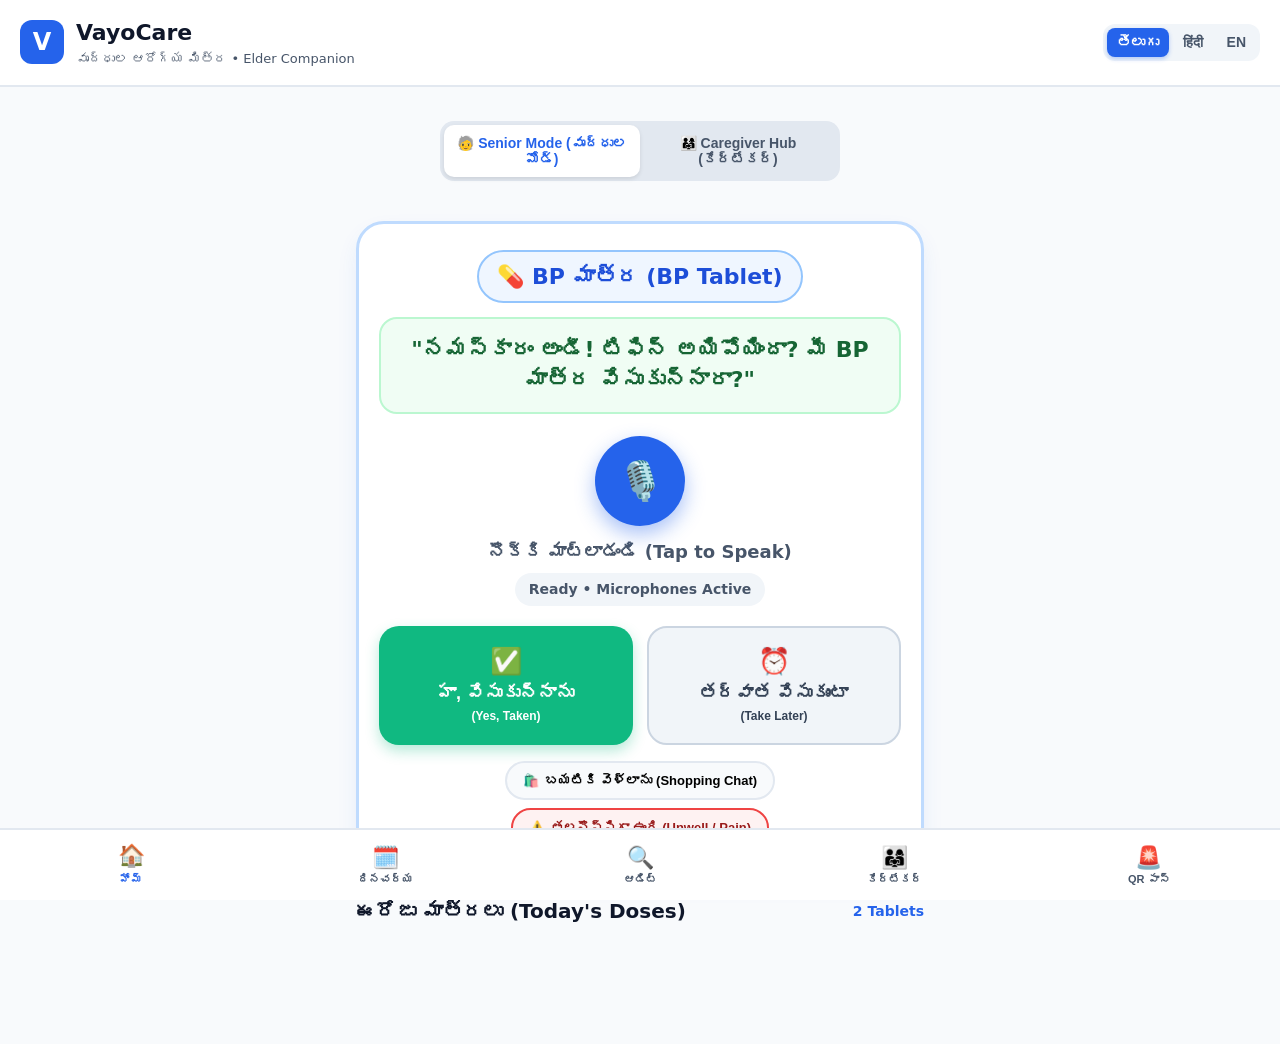
==== static/index.html @ f6087e0b "VayoCare: Full PWA & FastAPI core with Gemini 3.5 AI" ====
<!DOCTYPE html>
<html lang="en">
<head>
  <meta charset="UTF-8">
  <meta name="viewport" content="width=device-width, initial-scale=1.0, maximum-scale=1.0, user-scalable=no">
  <meta name="theme-color" content="#2563EB">
  <meta name="apple-mobile-web-app-capable" content="yes">
  <meta name="apple-mobile-web-app-status-bar-style" content="default">
  <title>VayoCare - Smart Elderly Care Companion</title>
  <link rel="manifest" href="/manifest.json">
  <link rel="stylesheet" href="/static/css/style.css">
  <link rel="icon" type="image/png" href="/static/icons/icon-192.png">
  <style>
    /* Role Selector Pills */
    .role-bar {
      display: flex;
      background: #E2E8F0;
      border-radius: 14px;
      padding: 4px;
      margin: 10px auto 16px;
      max-width: 400px;
    }
    .role-btn {
      flex: 1;
      padding: 10px;
      border: none;
      background: transparent;
      border-radius: 10px;
      font-weight: 800;
      font-size: 14px;
      cursor: pointer;
      color: #475569;
      transition: all 0.2s;
    }
    .role-btn.active {
      background: #FFFFFF;
      color: #2563EB;
      box-shadow: 0 2px 4px rgba(0,0,0,0.1);
    }
    /* Simple Elder Home Screen */
    .elder-clean-card {
      background: white;
      border: 3px solid #BFDBFE;
      border-radius: 28px;
      padding: 26px 20px;
      text-align: center;
      box-shadow: 0 10px 25px -5px rgba(37,99,235,0.12);
      margin-bottom: 20px;
    }
    .pill-hero-badge {
      display: inline-block;
      background: #EFF6FF;
      color: #1D4ED8;
      border: 2px solid #93C5FD;
      padding: 8px 18px;
      border-radius: 30px;
      font-size: 22px;
      font-weight: 900;
      margin-bottom: 14px;
    }
    .elder-btn-grid {
      display: grid;
      grid-template-columns: 1fr 1fr;
      gap: 14px;
      margin-top: 20px;
    }
    .elder-big-btn {
      padding: 18px 12px;
      border-radius: 20px;
      border: none;
      font-size: 18px;
      font-weight: 800;
      cursor: pointer;
      display: flex;
      flex-direction: column;
      align-items: center;
      justify-content: center;
      gap: 6px;
    }
    .elder-btn-yes {
      background: #10B981;
      color: white;
      box-shadow: 0 6px 14px rgba(16,185,129,0.3);
    }
    .elder-btn-later {
      background: #F1F5F9;
      color: #334155;
      border: 2px solid #CBD5E1;
    }
    /* 7-Day Day-by-Day Adherence Dashboard */
    .weekly-grid {
      display: grid;
      grid-template-columns: repeat(7, 1fr);
      gap: 6px;
      margin: 16px 0;
    }
    .day-pill {
      background: #F8FAFC;
      border: 2px solid #E2E8F0;
      border-radius: 12px;
      padding: 8px 2px;
      text-align: center;
      font-size: 11px;
      font-weight: 800;
    }
    .day-pill.good {
      background: #ECFDF5;
      border-color: #10B981;
      color: #065F46;
    }
    .day-pill.warning {
      background: #FFFBEB;
      border-color: #F59E0B;
      color: #B45309;
    }
    .day-pill.today {
      border: 2px solid #2563EB;
      box-shadow: 0 0 0 2px rgba(37,99,235,0.2);
    }
  </style>
</head>
<body>

  <!-- App Header -->
  <header class="app-header">
    <div class="brand-wrapper">
      <div class="brand-logo" style="background: #2563EB;">V</div>
      <div>
        <h1 class="brand-title">VayoCare</h1>
        <p class="brand-subtitle" id="i18n-brandSubtitle">వృద్ధుల ఆరోగ్య మిత్ర • Elder Companion</p>
      </div>
    </div>
    <div class="lang-selector-group">
      <button class="lang-btn active" data-lang="te" onclick="setAppLanguage('te')">తెలుగు</button>
      <button class="lang-btn" data-lang="hi" onclick="setAppLanguage('hi')">हिंदी</button>
      <button class="lang-btn" data-lang="en" onclick="setAppLanguage('en')">EN</button>
    </div>
  </header>

  <!-- Role Switcher (Patient vs Caretaker) -->
  <div class="container" style="padding-bottom: 0;">
    <div class="role-bar">
      <button class="role-btn active" id="btnRolePatient" onclick="switchUserRole('patient')">
        🧓 <span id="i18n-rolePatient">Senior Mode (వృద్ధుల మోడ్)</span>
      </button>
      <button class="role-btn" id="btnRoleCaregiver" onclick="switchUserRole('caregiver')">
        👨‍👩‍👧 <span id="i18n-roleCaregiver">Caregiver Hub (కేర్‌టేకర్‌)</span>
      </button>
    </div>
  </div>

  <!-- Main Container -->
  <main class="container">

    <!-- ==================== SENIOR PATIENT VIEW ==================== -->
    <div id="patientViewSection">

      <!-- Clean Elder Home: Zero Clutter, Ultra Simple -->
      <section id="tab-home" class="tab-content active">
        <!-- Elder Primary Card -->
        <div class="elder-clean-card">
          <div class="pill-hero-badge" id="heroPillLabel">
            💊 BP మాత్ర (BP Tablet)
          </div>
          
          <!-- AI Conversational Bubble -->
          <div class="companion-bubble" id="companionSpeechBubble" style="font-size: 22px; text-align: center; border-left: none; background: #F0FDF4; color: #166534; border: 2px solid #BBF7D0;">
            "నమస్కారం అండీ! టిఫిన్ అయిపోయిందా? మీ BP మాత్ర వేసుకున్నారా?"
          </div>

          <!-- Big Glowing Voice Mic Button -->
          <div class="mic-wrapper" style="margin: 22px auto 14px;">
            <button id="micBtn" class="btn-mic" onclick="toggleVoiceInput()" aria-label="Tap to speak">
              🎙️
            </button>
            <p class="mic-hint" id="i18n-micHint" style="font-size: 18px; margin-top: 12px;">నొక్కి మాట్లాడండి (Tap to Speak)</p>
            <span class="voice-status-pill" id="voiceStatusPill">Ready • Microphones Active</span>
          </div>

          <!-- Two Big Elder Action Buttons (Yes vs Later) -->
          <div class="elder-btn-grid">
            <button class="elder-big-btn elder-btn-yes" onclick="submitQuickVoice('వేసుకున్నాను, మాత్ర అయిపోయింది')">
              <span style="font-size: 26px;">✅</span>
              <span id="i18n-btnTaken">హా, వేసుకున్నాను<br><small style="font-size:12px; font-weight:600;">(Yes, Taken)</small></span>
            </button>
            <button class="elder-big-btn elder-btn-later" onclick="submitQuickVoice('తర్వాత వేసుకుంటాను')">
              <span style="font-size: 26px;">⏰</span>
              <span id="i18n-btnLater">తర్వాత వేసుకుంటా<br><small style="font-size:12px; font-weight:600;">(Take Later)</small></span>
            </button>
          </div>

          <!-- Quick Elder Conversational Tests -->
          <div style="margin-top: 16px; display: flex; gap: 8px; justify-content: center; flex-wrap: wrap;">
            <button class="btn-pill" onclick="submitQuickVoice('బయటకు వెళ్లి బట్టలు కొన్నాను, రాముని కలిశాను')" style="font-size: 13px;">
              🛍️ <span id="i18n-chipOfftopic">బయటికి వెళ్లాను (Shopping Chat)</span>
            </button>
            <button class="btn-pill danger" onclick="submitQuickVoice('నాకు చాలా తలనొప్పిగా ఉంది, ఒళ్ళు బాలేదు')" style="font-size: 13px;">
              ⚠️ <span id="i18n-chipSymptom">తలనొప్పిగా ఉంది (Unwell / Pain)</span>
            </button>
          </div>
        </div>

        <!-- Today's Essential Tablets (Friendly Names Only) -->
        <div style="display: flex; justify-content: space-between; align-items: center; margin-bottom: 12px;">
          <h3 style="font-size: 20px; font-weight: 800;" id="i18n-todayMedsHeading">ఈరోజు మాత్రలు (Today's Doses)</h3>
          <span style="font-size: 14px; font-weight: 700; color: var(--primary);" id="doseCountBadge">2 Tablets</span>
        </div>

        <div id="medicationListContainer">
          <!-- Rendered dynamically with senior-friendly names: BP Tablet, Sugar Tablet -->
        </div>
      </section>

      <!-- Senior Routine Tab -->
      <section id="tab-routine" class="tab-content">
        <div class="card">
          <h2 style="font-size: 22px; font-weight: 800; margin-bottom: 8px;" id="i18n-routineTitle">🗣️ మీ దినచర్య (Daily Routine)</h2>
          <p style="font-size: 15px; color: var(--text-muted); margin-bottom: 14px;" id="i18n-routineDesc">
            మీరు ఏ సమయంలో తింటారో చెబితే, AI దానికి తగినట్లుగా మాత్రల సమయాన్ని నిర్ణయిస్తుంది.
          </p>

          <div style="background: #F1F5F9; padding: 16px; border-radius: 16px; margin-bottom: 16px;">
            <textarea id="voiceRoutineInput" rows="3" style="width: 100%; border: 1px solid var(--border-color); border-radius: 12px; padding: 12px; font-size: 15px; font-family: inherit;">ఉదయం 7:30 కి లేస్తాను, టిఫిన్ 9:00 కి తింటాను, మధ్యాహ్నం భోజనం 1:30 కి, రాత్రి భోజనం 8:30 కి తింటాను.</textarea>
            <button class="btn-primary" onclick="parseVoiceRoutine()" id="i18n-btnSaveRoutine">
              ⚡ దినచర్యను సేవ్‌ చేయండి (Save Routine)
            </button>
          </div>

          <div id="routineAnchorsList"></div>
        </div>
      </section>

      <!-- Emergency QR Pass Tab -->
      <section id="tab-emergency" class="tab-content">
        <div class="card" style="text-align: center;">
          <span style="font-size: 34px;">🚨</span>
          <h2 style="font-size: 22px; font-weight: 800; margin-top: 6px;" id="i18n-emergencyTitle">డాక్టర్ / ఎమర్జెన్సీ QR పాస్</h2>
          <p style="font-size: 14px; color: var(--text-muted); margin: 6px 0 16px;" id="i18n-emergencyDesc">
            ఏ ఫోన్ కెమెరాతోనైనా స్కాన్ చేస్తే వెంటనే మీ వివరాలు, ప్రస్తుత మాత్రల వివరాలు కనిపిస్తాయి. యాప్ డౌన్‌లోడ్ చేయనవసరం లేదు!
          </p>

          <div class="qr-image-wrapper">
            <img id="emergencyQrImg" src="" alt="Emergency QR Code">
          </div>

          <p style="font-size: 14px; font-weight: 700; color: #64748B; margin-bottom: 10px;" id="i18n-qrAccessCodeLabel">
            యాక్సెస్ పిన్ (Access PIN): <strong style="color: #1E3A8A; font-size: 18px;" id="rollingPinText">4321</strong>
          </p>

          <a id="doctorDirectLink" href="#" target="_blank" class="btn-primary" style="text-decoration: none;">
            🩺 <span id="i18n-btnOpenDoctorView">డాక్టర్ వ్యూ తెరవండి (Open Doctor View)</span>
          </a>
        </div>
      </section>

    </div>

    <!-- ==================== CAREGIVER VIEW ==================== -->
    <div id="caregiverViewSection" style="display: none;">

      <!-- Caregiver Dashboard & 7-Day Day-by-Day Tracker -->
      <section id="tab-caretaker" class="tab-content active">
        <div class="card">
          <div style="display: flex; justify-content: space-between; align-items: center; margin-bottom: 14px;">
            <div>
              <h2 style="font-size: 22px; font-weight: 800;" id="i18n-cgHubTitle">కేర్‌టేకర్‌ డాష్‌బోర్డ్ (Caregiver Hub)</h2>
              <p style="font-size: 13px; color: var(--text-muted);" id="cgLinkedPatientText">లింక్ అయిన రోగి: రమేష్ రావు (72 సం.)</p>
            </div>
            <span style="font-size: 28px;">👨‍⚕️</span>
          </div>

          <!-- Weekly Adherence Tracker (Day-by-Day 7 Days) -->
          <h3 style="font-size: 16px; font-weight: 800; color: #1E293B;" id="i18n-weeklyTrackerHeading">
            📅 గత 7 రోజుల ట్రాకర్ (7-Day Adherence)
          </h3>
          <div class="weekly-grid">
            <div class="day-pill good">Mon<br>✅</div>
            <div class="day-pill good">Tue<br>✅</div>
            <div class="day-pill warning">Wed<br>⚠️</div>
            <div class="day-pill good">Thu<br>✅</div>
            <div class="day-pill good">Fri<br>✅</div>
            <div class="day-pill good">Sat<br>✅</div>
            <div class="day-pill today good">Sun<br>✅</div>
          </div>
          <div style="display: flex; justify-content: space-between; font-size: 13px; font-weight: 700; color: #475569; margin-bottom: 16px;">
            <span>వారపు రేటు (Weekly Adherence): <strong style="color: #10B981;">88%</strong></span>
            <span>మిస్సయినవి: <strong>1</strong></span>
          </div>

          <!-- Refill Runway Notice -->
          <div style="background: #FEF2F2; border-left: 5px solid #EF4444; padding: 12px 14px; border-radius: 12px; margin-bottom: 18px;">
            <div style="font-weight: 800; color: #991B1B; font-size: 15px;">⚠️ రీఫిల్ అలర్ట్ (Refill Needed)</div>
            <div style="font-size: 13px; color: #7F1D1D; margin-top: 2px;">
              <strong>BP మాత్ర (Telmikem 40)</strong> ఇంకా 2 రోజులకు మాత్రమే ఉన్నాయి. మెడికల్ షాపు నుండి త్వరగా కొనండి.
            </div>
          </div>

          <!-- Loving Voice Note to Senior -->
          <div style="background: #F8FAFC; border: 2px solid #E2E8F0; border-radius: 16px; padding: 16px; margin-bottom: 18px;">
            <h3 style="font-size: 16px; font-weight: 800; margin-bottom: 6px;" id="i18n-voiceNoteTitle">
              🎙️ రోగికి మీ వాయిస్ మెసేజ్ పంపండి (Personal Voice Reminder)
            </h3>
            <p style="font-size: 13px; color: var(--text-muted); margin-bottom: 10px;" id="i18n-voiceNoteDesc">
              మీరు మాట్లాడే మాటలు ఉదయం పూట రోగికి వినిపిస్తాయి. రోబోట్ వాయిస్ కాకుండా మీ మాటలే వారికి ధైర్యాన్నిస్తాయి.
            </p>
            <input type="text" id="caregiverVoiceMsgInput" placeholder="ఉదా: నాన్నగారు, టిఫిన్ చేసి BP మాత్ర వేసుకోండి." style="width: 100%; border: 1px solid var(--border-color); border-radius: 10px; padding: 10px; font-size: 14px; font-family: inherit;">
            <button class="btn-primary" onclick="submitCaregiverVoiceNote()" style="margin-top: 10px;" id="i18n-btnSendVoiceNote">
              💌 వాయిస్ మెసేజ్ పంపండి (Save Note)
            </button>
          </div>

          <!-- Email Alert Dispatch -->
          <button class="btn-secondary" onclick="simulateCaregiverAlert()" id="i18n-btnTestAlert">
            📧 ఈమెయిల్ అలర్ట్ పరీక్షించండి (Test Caregiver Email)
          </button>

          <!-- Notification Feed -->
          <h3 style="font-size: 17px; font-weight: 800; margin: 18px 0 10px;" id="i18n-notifFeedTitle">అలర్ట్ మరియు నోటిఫికేషన్లు (Alerts Log)</h3>
          <div id="alertsLogFeed"></div>
        </div>
      </section>

      <!-- Caregiver Prescription vs Strip AI Audit Tab -->
      <section id="tab-audit" class="tab-content">
        <div class="card">
          <h2 style="font-size: 22px; font-weight: 800; margin-bottom: 6px;" id="i18n-auditTitle">🔍 ప్రిస్క్రిప్షన్ vs స్ట్రిప్ AI ఆడిట్</h2>
          <p style="font-size: 14px; color: var(--text-muted); margin-bottom: 14px;" id="i18n-auditDesc">
            డాక్టర్ రాసిన కాగితం మరియు కెమిస్ట్ ఇచ్చిన మందుల స్ట్రిప్స్ ఫోటో తీయండి. ఏవైనా మందులు మిస్సయ్యాయా అని AI వెంటనే చెబుతుంది.
          </p>

          <div style="background: #F1F5F9; padding: 14px; border-radius: 14px; margin-bottom: 14px;">
            <label style="font-size: 13px; font-weight: 700; color: #334155; display: block; margin-bottom: 4px;">డాక్టర్ ప్రిస్క్రిప్షన్ (Doctor Prescription Text/OCR):</label>
            <textarea id="auditRxInput" rows="2" style="width: 100%; border: 1px solid #CBD5E1; border-radius: 8px; padding: 8px; font-size: 13px;">Rx: Tab Telmikem 40 (BP) 1-0-0, Tab Glycomet 500 (Sugar) 1-0-1, Tab Ecosprin 75 0-1-0. Review in 30 days.</textarea>

            <label style="font-size: 13px; font-weight: 700; color: #334155; display: block; margin: 10px 0 4px;">కెమిస్ట్ ఇచ్చిన మందులు (Purchased Strips):</label>
            <textarea id="auditStripInput" rows="2" style="width: 100%; border: 1px solid #CBD5E1; border-radius: 8px; padding: 8px; font-size: 13px;">Chemist Strips: Telmikem 40 (10 tabs), Glycomet 500 (10 tabs). (Ecosprin not given).</textarea>
          </div>

          <button class="btn-primary" onclick="runPrescriptionAudit()" id="i18n-btnRunAudit">
            ⚡ AI ఆడిట్ ప్రారంభించండి (Run AI Audit)
          </button>

          <div id="auditResultsSection" style="margin-top: 18px; display: none;">
            <div id="discrepancyBox" style="background: #FEF2F2; border-left: 6px solid #EF4444; padding: 14px; border-radius: 12px; margin-bottom: 14px;">
              <h4 style="color: #991B1B; font-weight: 800;">⚠️ లోపం గుర్తించబడింది! (Discrepancy)</h4>
              <p id="discrepancyText" style="font-size: 14px; color: #7F1D1D; margin-top: 4px;"></p>
            </div>

            <h3 style="font-size: 17px; font-weight: 800; margin-bottom: 8px;" id="i18n-refillRunwayHeading">📦 రీఫిల్ రన్‌వే (Refill Runway)</h3>
            <div class="runway-grid" id="refillRunwayList"></div>
          </div>
        </div>
      </section>

    </div>

  </main>

  <!-- Bottom Mobile Navigation Bar -->
  <nav class="bottom-nav">
    <button class="nav-item active" onclick="switchNavTab('home')">
      <span class="nav-icon">🏠</span>
      <span id="i18n-navHome">హోమ్</span>
    </button>
    <button class="nav-item" onclick="switchNavTab('routine')">
      <span class="nav-icon">🗓️</span>
      <span id="i18n-navRoutine">దినచర్య</span>
    </button>
    <button class="nav-item" onclick="switchNavTab('audit')">
      <span class="nav-icon">🔍</span>
      <span id="i18n-navAudit">ఆడిట్</span>
    </button>
    <button class="nav-item" onclick="switchNavTab('caretaker')">
      <span class="nav-icon">👨‍👩‍👧</span>
      <span id="i18n-navCaretaker">కేర్‌టేకర్‌</span>
    </button>
    <button class="nav-item" onclick="switchNavTab('emergency')">
      <span class="nav-icon">🚨</span>
      <span id="i18n-navEmergency">QR పాస్</span>
    </button>
  </nav>

  <script src="/static/js/app.js"></script>
</body>
</html>
---- static/css/style.css ----
:root {
  --primary: #2563EB;
  --primary-hover: #1D4ED8;
  --primary-light: #EFF6FF;
  --secondary: #10B981;
  --secondary-light: #ECFDF5;
  --danger: #EF4444;
  --danger-light: #FEF2F2;
  --warning: #F59E0B;
  --warning-light: #FFFBEB;
  --text-dark: #0F172A;
  --text-muted: #475569;
  --bg-main: #F8FAFC;
  --card-bg: #FFFFFF;
  --border-color: #E2E8F0;
  --font-base: system-ui, -apple-system, BlinkMacSystemFont, "Segoe UI", Roboto, sans-serif;
}

* {
  box-sizing: border-box;
  margin: 0;
  padding: 0;
  -webkit-tap-highlight-color: transparent;
}

body {
  font-family: var(--font-base);
  background-color: var(--bg-main);
  color: var(--text-dark);
  font-size: 18px;
  line-height: 1.5;
  padding-bottom: 90px; /* space for bottom nav */
}

/* App Header */
.app-header {
  background: #FFFFFF;
  border-bottom: 2px solid var(--border-color);
  padding: 16px 20px;
  position: sticky;
  top: 0;
  z-index: 50;
  display: flex;
  justify-content: space-between;
  align-items: center;
}

.brand-wrapper {
  display: flex;
  align-items: center;
  gap: 12px;
}

.brand-logo {
  width: 44px;
  height: 44px;
  border-radius: 12px;
  background: var(--primary);
  display: flex;
  align-items: center;
  justify-content: center;
  color: white;
  font-size: 24px;
  font-weight: bold;
}

.brand-title {
  font-size: 22px;
  font-weight: 800;
  color: var(--text-dark);
}

.brand-subtitle {
  font-size: 13px;
  color: var(--text-muted);
  font-weight: 500;
}

.lang-selector-group {
  display: flex;
  background: #F1F5F9;
  padding: 4px;
  border-radius: 12px;
  gap: 4px;
}

.lang-btn {
  border: none;
  background: transparent;
  padding: 6px 10px;
  font-size: 14px;
  font-weight: 700;
  border-radius: 8px;
  cursor: pointer;
  color: var(--text-muted);
  transition: all 0.2s ease;
}

.lang-btn.active {
  background: var(--primary);
  color: white;
  box-shadow: 0 2px 4px rgba(37,99,235,0.3);
}

/* Main Container */
.container {
  max-width: 600px;
  margin: 0 auto;
  padding: 16px;
}

/* Tab Panels */
.tab-content {
  display: none;
  animation: fadeIn 0.25s ease-in-out;
}

.tab-content.active {
  display: block;
}

@keyframes fadeIn {
  from { opacity: 0; transform: translateY(6px); }
  to { opacity: 1; transform: translateY(0); }
}

/* Cards */
.card {
  background: var(--card-bg);
  border: 1px solid var(--border-color);
  border-radius: 20px;
  padding: 20px;
  margin-bottom: 20px;
  box-shadow: 0 4px 6px -1px rgba(0, 0, 0, 0.05);
}

/* Big Routine Greeting Banner */
.routine-banner {
  background: linear-gradient(135deg, #1E3A8A, #2563EB);
  color: white;
  border-radius: 24px;
  padding: 24px 20px;
  margin-bottom: 20px;
  position: relative;
  overflow: hidden;
}

.routine-banner h2 {
  font-size: 26px;
  font-weight: 800;
  margin-bottom: 6px;
}

.routine-tag {
  display: inline-block;
  background: rgba(255, 255, 255, 0.2);
  backdrop-filter: blur(8px);
  padding: 4px 12px;
  border-radius: 20px;
  font-size: 14px;
  font-weight: 600;
  margin-bottom: 12px;
}

.routine-time {
  font-size: 16px;
  opacity: 0.95;
}

/* Voice Companion Floating / Center Section */
.companion-box {
  background: #FFFFFF;
  border: 2px solid #BFDBFE;
  border-radius: 24px;
  padding: 24px 20px;
  text-align: center;
  margin-bottom: 24px;
  box-shadow: 0 10px 25px -5px rgba(37, 99, 235, 0.12);
}

.companion-avatar {
  width: 68px;
  height: 68px;
  margin: 0 auto 12px;
  border-radius: 50%;
  background: var(--primary-light);
  display: flex;
  align-items: center;
  justify-content: center;
  font-size: 34px;
}

.companion-bubble {
  background: var(--primary-light);
  color: #1E3A8A;
  font-size: 20px;
  font-weight: 700;
  padding: 16px 20px;
  border-radius: 18px;
  margin-bottom: 18px;
  line-height: 1.4;
  border-left: 6px solid var(--primary);
  text-align: left;
}

.mic-wrapper {
  margin: 16px auto;
  display: flex;
  flex-direction: column;
  align-items: center;
}

.btn-mic {
  width: 90px;
  height: 90px;
  border-radius: 50%;
  background: var(--primary);
  color: white;
  border: none;
  font-size: 38px;
  cursor: pointer;
  display: flex;
  align-items: center;
  justify-content: center;
  box-shadow: 0 8px 20px rgba(37, 99, 235, 0.4);
  transition: transform 0.2s, background-color 0.2s;
  position: relative;
}

.btn-mic:active, .btn-mic.listening {
  transform: scale(1.08);
  background: var(--danger);
  box-shadow: 0 0 0 12px rgba(239, 68, 68, 0.25);
}

.mic-hint {
  font-size: 15px;
  font-weight: 700;
  color: var(--text-muted);
  margin-top: 10px;
}

.voice-status-pill {
  display: inline-block;
  padding: 6px 14px;
  background: #F1F5F9;
  border-radius: 20px;
  font-size: 14px;
  font-weight: 600;
  color: var(--text-muted);
  margin-top: 8px;
}

/* Quick Response Buttons */
.quick-responses {
  display: flex;
  gap: 10px;
  margin-top: 14px;
  justify-content: center;
  flex-wrap: wrap;
}

.btn-pill {
  background: #F8FAFC;
  border: 2px solid var(--border-color);
  padding: 10px 16px;
  border-radius: 30px;
  font-size: 15px;
  font-weight: 700;
  cursor: pointer;
  display: flex;
  align-items: center;
  gap: 6px;
  transition: all 0.2s;
}

.btn-pill:hover, .btn-pill:active {
  background: var(--primary-light);
  border-color: var(--primary);
  color: var(--primary);
}

.btn-pill.success {
  background: var(--secondary-light);
  border-color: var(--secondary);
  color: #065F46;
}

.btn-pill.danger {
  background: var(--danger-light);
  border-color: var(--danger);
  color: #991B1B;
}

/* Medication Item Card */
.med-card {
  display: flex;
  align-items: center;
  background: white;
  border: 2px solid var(--border-color);
  border-radius: 20px;
  padding: 16px;
  margin-bottom: 14px;
  gap: 16px;
}

.med-icon-pill {
  width: 54px;
  height: 54px;
  border-radius: 16px;
  display: flex;
  align-items: center;
  justify-content: center;
  font-size: 28px;
  flex-shrink: 0;
}

.med-details {
  flex-grow: 1;
}

.med-name {
  font-size: 20px;
  font-weight: 800;
  color: var(--text-dark);
}

.med-salt {
  font-size: 14px;
  color: var(--text-muted);
  font-weight: 600;
  margin-bottom: 4px;
}

.med-badge {
  display: inline-block;
  font-size: 12px;
  font-weight: 800;
  text-transform: uppercase;
  padding: 2px 8px;
  border-radius: 6px;
}

.badge-high {
  background: #FEE2E2;
  color: #DC2626;
}

.badge-low {
  background: #E0E7FF;
  color: #4F46E5;
}

.med-stock {
  font-size: 13px;
  font-weight: 700;
  margin-top: 4px;
}

.stock-urgent {
  color: var(--danger);
}

.med-actions {
  display: flex;
  flex-direction: column;
  gap: 6px;
}

.btn-action {
  border: none;
  padding: 10px 14px;
  border-radius: 12px;
  font-size: 15px;
  font-weight: 800;
  cursor: pointer;
  display: flex;
  align-items: center;
  gap: 6px;
}

.btn-taken {
  background: var(--secondary);
  color: white;
}

.btn-skip {
  background: #F1F5F9;
  color: var(--text-muted);
}

/* Refill Runway UI (USP 2) */
.runway-grid {
  display: flex;
  flex-direction: column;
  gap: 12px;
  margin-top: 16px;
}

.runway-card {
  border-left: 6px solid var(--primary);
  background: #F8FAFC;
  padding: 14px 16px;
  border-radius: 14px;
  display: flex;
  justify-content: space-between;
  align-items: center;
}

.runway-card.urgent {
  border-left-color: var(--danger);
  background: #FEF2F2;
}

.runway-card.moderate {
  border-left-color: var(--warning);
  background: #FFFBEB;
}

/* Rolling PIN & QR Section (USP 3) */
.qr-container {
  text-align: center;
  padding: 20px 10px;
}

.qr-image-wrapper {
  background: white;
  padding: 16px;
  border-radius: 20px;
  display: inline-block;
  box-shadow: 0 4px 12px rgba(0, 0, 0, 0.08);
  margin-bottom: 16px;
}

.qr-image-wrapper img {
  width: 220px;
  height: 220px;
  display: block;
}

.rolling-pin-display {
  background: #1E293B;
  color: #38BDF8;
  font-family: monospace;
  font-size: 38px;
  font-weight: 900;
  letter-spacing: 6px;
  padding: 12px 24px;
  border-radius: 16px;
  display: inline-block;
  margin-bottom: 10px;
}

.timer-bar-wrapper {
  width: 200px;
  height: 8px;
  background: #E2E8F0;
  border-radius: 4px;
  margin: 10px auto;
  overflow: hidden;
}

.timer-bar-fill {
  height: 100%;
  background: var(--primary);
  transition: width 1s linear;
}

/* Caretaker Stats */
.stats-row {
  display: grid;
  grid-template-columns: repeat(3, 1fr);
  gap: 12px;
  margin-bottom: 20px;
}

.stat-box {
  background: white;
  border: 1px solid var(--border-color);
  padding: 14px 8px;
  border-radius: 16px;
  text-align: center;
}

.stat-val {
  font-size: 26px;
  font-weight: 900;
  color: var(--primary);
}

.stat-label {
  font-size: 12px;
  font-weight: 700;
  color: var(--text-muted);
}

/* Bottom Navigation Bar for Mobile */
.bottom-nav {
  position: fixed;
  bottom: 0;
  left: 0;
  right: 0;
  height: 72px;
  background: #FFFFFF;
  border-top: 2px solid var(--border-color);
  display: flex;
  justify-content: space-around;
  align-items: center;
  z-index: 100;
  padding: 0 4px;
}

.nav-item {
  border: none;
  background: transparent;
  display: flex;
  flex-direction: column;
  align-items: center;
  justify-content: center;
  color: var(--text-muted);
  font-size: 11px;
  font-weight: 700;
  cursor: pointer;
  flex: 1;
  padding: 6px 0;
  transition: all 0.2s ease;
}

.nav-item .nav-icon {
  font-size: 22px;
  margin-bottom: 2px;
}

.nav-item.active {
  color: var(--primary);
}

.nav-item.active .nav-icon {
  transform: translateY(-2px);
}

/* Button styles */
.btn-primary {
  width: 100%;
  background: var(--primary);
  color: white;
  border: none;
  border-radius: 16px;
  padding: 16px;
  font-size: 18px;
  font-weight: 800;
  cursor: pointer;
  display: flex;
  align-items: center;
  justify-content: center;
  gap: 8px;
  margin-top: 10px;
}

.btn-secondary {
  background: #F1F5F9;
  color: var(--text-dark);
  border: 2px solid var(--border-color);
  border-radius: 16px;
  padding: 14px;
  font-size: 16px;
  font-weight: 700;
  cursor: pointer;
  width: 100%;
  margin-top: 8px;
}

/* Alert notifications log */
.alert-item {
  border-radius: 12px;
  padding: 12px 16px;
  margin-bottom: 10px;
  border-left: 5px solid #64748B;
  background: #F8FAFC;
  font-size: 14px;
}

.alert-item.critical {
  border-left-color: var(--danger);
  background: #FEF2F2;
}

.alert-item.warning {
  border-left-color: var(--warning);
  background: #FFFBEB;
}

.alert-item.info {
  border-left-color: var(--primary);
  background: #EFF6FF;
}

/* Responsive adjustments */
@media (min-width: 640px) {
  .container {
    padding-top: 24px;
  }
}
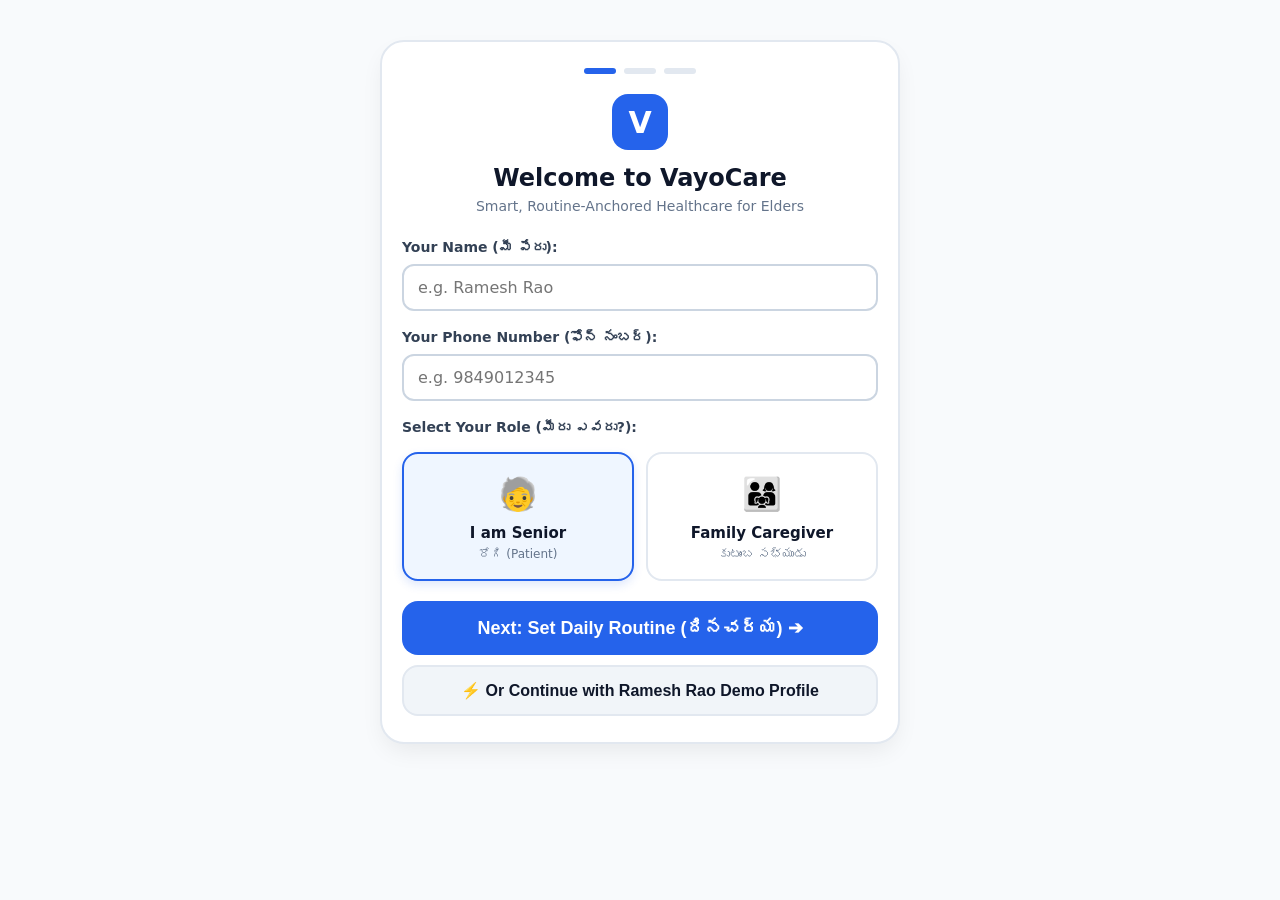
==== commit ed52f701: "Fix onboarding wizard, camera upload, doctor emergency view & senior simplicity" ====
--- a/static/index.html
+++ b/static/index.html
@@ -11,33 +11,99 @@
   <link rel="stylesheet" href="/static/css/style.css">
   <link rel="icon" type="image/png" href="/static/icons/icon-192.png">
   <style>
-    /* Role Selector Pills */
-    .role-bar {
+    /* Full-screen Onboarding & Setup Wizard Styles */
+    .wizard-overlay {
+      position: fixed;
+      top: 0;
+      left: 0;
+      right: 0;
+      bottom: 0;
+      background: #F8FAFC;
+      z-index: 1000;
+      overflow-y: auto;
+      padding: 20px 16px;
+      display: none;
+    }
+    .wizard-card {
+      max-width: 520px;
+      margin: 20px auto 40px;
+      background: white;
+      border: 2px solid #E2E8F0;
+      border-radius: 24px;
+      padding: 26px 20px;
+      box-shadow: 0 10px 25px -5px rgba(0,0,0,0.08);
+    }
+    .wizard-step { display: none; }
+    .wizard-step.active { display: block; }
+    .step-indicator {
       display: flex;
+      justify-content: center;
+      gap: 8px;
+      margin-bottom: 20px;
+    }
+    .step-dot {
+      width: 32px;
+      height: 6px;
       background: #E2E8F0;
-      border-radius: 14px;
-      padding: 4px;
-      margin: 10px auto 16px;
-      max-width: 400px;
-    }
-    .role-btn {
-      flex: 1;
-      padding: 10px;
-      border: none;
-      background: transparent;
-      border-radius: 10px;
+      border-radius: 4px;
+    }
+    .step-dot.active { background: #2563EB; }
+    .input-group {
+      margin-bottom: 16px;
+      text-align: left;
+    }
+    .input-label {
+      font-size: 14px;
       font-weight: 800;
-      font-size: 14px;
+      color: #334155;
+      display: block;
+      margin-bottom: 6px;
+    }
+    .input-control {
+      width: 100%;
+      border: 2px solid #CBD5E1;
+      border-radius: 12px;
+      padding: 12px 14px;
+      font-size: 16px;
+      font-family: inherit;
+    }
+    .role-choice-grid {
+      display: grid;
+      grid-template-columns: 1fr 1fr;
+      gap: 12px;
+      margin: 14px 0 20px;
+    }
+    .role-choice-card {
+      border: 2px solid #E2E8F0;
+      border-radius: 16px;
+      padding: 16px 10px;
+      text-align: center;
       cursor: pointer;
-      color: #475569;
       transition: all 0.2s;
     }
-    .role-btn.active {
-      background: #FFFFFF;
-      color: #2563EB;
-      box-shadow: 0 2px 4px rgba(0,0,0,0.1);
-    }
-    /* Simple Elder Home Screen */
+    .role-choice-card.selected {
+      border-color: #2563EB;
+      background: #EFF6FF;
+      box-shadow: 0 4px 10px rgba(37,99,235,0.15);
+    }
+    .camera-upload-box {
+      border: 2px dashed #93C5FD;
+      background: #F0F9FF;
+      border-radius: 18px;
+      padding: 24px 16px;
+      text-align: center;
+      cursor: pointer;
+      margin-bottom: 16px;
+    }
+    .camera-upload-box:hover { background: #E0F2FE; }
+    .preview-thumb {
+      max-width: 100%;
+      max-height: 160px;
+      border-radius: 12px;
+      margin-top: 10px;
+      display: none;
+    }
+    /* Clean Elder Home Styles */
     .elder-clean-card {
       background: white;
       border: 3px solid #BFDBFE;
@@ -87,7 +153,6 @@
       color: #334155;
       border: 2px solid #CBD5E1;
     }
-    /* 7-Day Day-by-Day Adherence Dashboard */
     .weekly-grid {
       display: grid;
       grid-template-columns: repeat(7, 1fr);
@@ -103,41 +168,162 @@
       font-size: 11px;
       font-weight: 800;
     }
-    .day-pill.good {
-      background: #ECFDF5;
-      border-color: #10B981;
-      color: #065F46;
-    }
-    .day-pill.warning {
-      background: #FFFBEB;
-      border-color: #F59E0B;
-      color: #B45309;
-    }
-    .day-pill.today {
-      border: 2px solid #2563EB;
-      box-shadow: 0 0 0 2px rgba(37,99,235,0.2);
-    }
+    .day-pill.good { background: #ECFDF5; border-color: #10B981; color: #065F46; }
+    .day-pill.warning { background: #FFFBEB; border-color: #F59E0B; color: #B45309; }
+    .day-pill.today { border: 2px solid #2563EB; box-shadow: 0 0 0 2px rgba(37,99,235,0.2); }
   </style>
 </head>
 <body>
 
-  <!-- App Header -->
+  <!-- ==================== ONBOARDING & SETUP WIZARD ==================== -->
+  <div id="onboardingWizard" class="wizard-overlay">
+    <div class="wizard-card">
+      <div class="step-indicator">
+        <div class="step-dot active" id="dotStep1"></div>
+        <div class="step-dot" id="dotStep2"></div>
+        <div class="step-dot" id="dotStep3"></div>
+      </div>
+
+      <!-- STEP 1: LOGIN & ROLE SELECTION -->
+      <div id="wizardStep1" class="wizard-step active">
+        <div style="text-align: center; margin-bottom: 20px;">
+          <div style="width: 56px; height: 56px; border-radius: 16px; background: #2563EB; color: white; display: flex; align-items: center; justify-content: center; font-size: 30px; font-weight: bold; margin: 0 auto 10px;">V</div>
+          <h2 style="font-size: 24px; font-weight: 900;">Welcome to VayoCare</h2>
+          <p style="font-size: 14px; color: #64748B;">Smart, Routine-Anchored Healthcare for Elders</p>
+        </div>
+
+        <div class="input-group">
+          <label class="input-label">Your Name (మీ పేరు):</label>
+          <input type="text" id="setupUserName" class="input-control" placeholder="e.g. Ramesh Rao">
+        </div>
+
+        <div class="input-group">
+          <label class="input-label">Your Phone Number (ఫోన్ నంబర్):</label>
+          <input type="tel" id="setupUserPhone" class="input-control" placeholder="e.g. 9849012345">
+        </div>
+
+        <label class="input-label">Select Your Role (మీరు ఎవరు?):</label>
+        <div class="role-choice-grid">
+          <div id="roleCardPatient" class="role-choice-card selected" onclick="selectWizardRole('patient')">
+            <span style="font-size: 32px;">🧓</span>
+            <div style="font-weight: 800; font-size: 15px; margin-top: 4px;">I am Senior</div>
+            <div style="font-size: 12px; color: #64748B;">రోగి (Patient)</div>
+          </div>
+          <div id="roleCardCaregiver" class="role-choice-card" onclick="selectWizardRole('caregiver')">
+            <span style="font-size: 32px;">👨‍👩‍👧</span>
+            <div style="font-weight: 800; font-size: 15px; margin-top: 4px;">Family Caregiver</div>
+            <div style="font-size: 12px; color: #64748B;">కుటుంబ సభ్యుడు</div>
+          </div>
+        </div>
+
+        <!-- Caregiver additional fields -->
+        <div id="caregiverLinkingFields" style="display: none; background: #F1F5F9; padding: 14px; border-radius: 14px; margin-bottom: 16px;">
+          <div class="input-group" style="margin-bottom: 10px;">
+            <label class="input-label" style="font-size: 13px;">Senior / Parent's Name (తల్లి/తండ్రి పేరు):</label>
+            <input type="text" id="setupPatientName" class="input-control" placeholder="e.g. Ramesh Rao">
+          </div>
+          <div class="input-group" style="margin-bottom: 0;">
+            <label class="input-label" style="font-size: 13px;">Senior's Phone Number (తల్లి/తండ్రి ఫోన్ నంబర్):</label>
+            <input type="tel" id="setupPatientPhone" class="input-control" placeholder="e.g. 9849012345">
+          </div>
+        </div>
+
+        <button class="btn-primary" onclick="goToWizardStep(2)">
+          Next: Set Daily Routine (దినచర్య) ➔
+        </button>
+
+        <button class="btn-secondary" onclick="loadDemoProfileAndSkip()" style="margin-top: 10px;">
+          ⚡ Or Continue with Ramesh Rao Demo Profile
+        </button>
+      </div>
+
+      <!-- STEP 2: DAILY ROUTINE (MEAL ANCHORS) -->
+      <div id="wizardStep2" class="wizard-step">
+        <h2 style="font-size: 22px; font-weight: 900; margin-bottom: 6px;">🗣️ Daily Meal Timings</h2>
+        <p style="font-size: 14px; color: #64748B; margin-bottom: 16px;">
+          Medicines anchor around meals, not rigid alarm clocks. Speak or enter your daily routine:
+        </p>
+
+        <div class="input-group">
+          <label class="input-label">🌅 Breakfast / Tiffin Time (ఉదయం టిఫిన్ సమయం):</label>
+          <input type="time" id="setupBreakfastTime" class="input-control" value="09:00">
+        </div>
+
+        <div class="input-group">
+          <label class="input-label">☀️ Lunch Time (మధ్యాహ్నం భోజనం సమయం):</label>
+          <input type="time" id="setupLunchTime" class="input-control" value="13:30">
+        </div>
+
+        <div class="input-group">
+          <label class="input-label">🌙 Dinner Time (రాత్రి భోజనం సమయం):</label>
+          <input type="time" id="setupDinnerTime" class="input-control" value="20:30">
+        </div>
+
+        <div style="display: flex; gap: 10px; margin-top: 20px;">
+          <button class="btn-secondary" style="flex: 1;" onclick="goToWizardStep(1)">⬅️ Back</button>
+          <button class="btn-primary" style="flex: 2;" onclick="goToWizardStep(3)">Next: Add Medicines ➔</button>
+        </div>
+      </div>
+
+      <!-- STEP 3: MEDICINES SETUP (CAMERA & DETAILS) -->
+      <div id="wizardStep3" class="wizard-step">
+        <h2 style="font-size: 22px; font-weight: 900; margin-bottom: 6px;">📸 Add Daily Medicines</h2>
+        <p style="font-size: 14px; color: #64748B; margin-bottom: 16px;">
+          Snap a photo of the doctor's prescription or medicine strips, or enter simple names:
+        </p>
+
+        <!-- Camera / File Capture Input -->
+        <input type="file" id="cameraInput" accept="image/*" capture="environment" style="display: none;" onchange="previewUploadedPrescription(this)">
+        <div class="camera-upload-box" onclick="document.getElementById('cameraInput').click()">
+          <span style="font-size: 38px;">📷</span>
+          <div style="font-weight: 800; font-size: 16px; color: #1E40AF; margin-top: 6px;">
+            Tap to Open Camera / Upload Photo
+          </div>
+          <div style="font-size: 13px; color: #64748B;">డాక్టర్ ప్రిస్క్రిప్షన్ లేదా మాత్రల ఫోటో తీయండి</div>
+          <img id="cameraPreviewThumb" class="preview-thumb" alt="Prescription preview">
+        </div>
+
+        <!-- Quick Medication Labels -->
+        <div style="background: #F8FAFC; border: 1px solid #E2E8F0; border-radius: 14px; padding: 14px; margin-bottom: 16px;">
+          <div style="font-weight: 800; font-size: 14px; color: #1E293B; margin-bottom: 6px;">Active Medicines Configured:</div>
+          <div style="font-size: 14px; color: #334155; line-height: 1.6;">
+            • <strong>BP మాత్ర (BP Tablet)</strong> - Morning Breakfast<br>
+            • <strong>షుగర్ మాత్ర (Sugar Tablet)</strong> - Morning & Dinner<br>
+            • <strong>గుండె మాత్ర (Heart Tablet)</strong> - Afternoon Lunch
+          </div>
+        </div>
+
+        <div style="display: flex; gap: 10px; margin-top: 20px;">
+          <button class="btn-secondary" style="flex: 1;" onclick="goToWizardStep(2)">⬅️ Back</button>
+          <button class="btn-primary" style="flex: 2;" onclick="finishWizardAndOpenDashboard()">
+            🚀 Open Dashboard
+          </button>
+        </div>
+      </div>
+
+    </div>
+  </div>
+
+  <!-- ==================== MAIN APPLICATION ==================== -->
   <header class="app-header">
     <div class="brand-wrapper">
-      <div class="brand-logo" style="background: #2563EB;">V</div>
+      <div class="brand-logo">V</div>
       <div>
         <h1 class="brand-title">VayoCare</h1>
         <p class="brand-subtitle" id="i18n-brandSubtitle">వృద్ధుల ఆరోగ్య మిత్ర • Elder Companion</p>
       </div>
     </div>
-    <div class="lang-selector-group">
-      <button class="lang-btn active" data-lang="te" onclick="setAppLanguage('te')">తెలుగు</button>
-      <button class="lang-btn" data-lang="hi" onclick="setAppLanguage('hi')">हिंदी</button>
-      <button class="lang-btn" data-lang="en" onclick="setAppLanguage('en')">EN</button>
+    <div style="display: flex; align-items: center; gap: 8px;">
+      <button onclick="openOnboardingWizard()" class="btn-pill" style="font-size: 12px; padding: 6px 10px;">⚙️ Setup</button>
+      <div class="lang-selector-group">
+        <button class="lang-btn active" data-lang="te" onclick="setAppLanguage('te')">తెలుగు</button>
+        <button class="lang-btn" data-lang="hi" onclick="setAppLanguage('hi')">हिंदी</button>
+        <button class="lang-btn" data-lang="en" onclick="setAppLanguage('en')">EN</button>
+      </div>
     </div>
   </header>
 
-  <!-- Role Switcher (Patient vs Caretaker) -->
+  <!-- Role Switcher -->
   <div class="container" style="padding-bottom: 0;">
     <div class="role-bar">
       <button class="role-btn active" id="btnRolePatient" onclick="switchUserRole('patient')">
@@ -149,26 +335,22 @@
     </div>
   </div>
 
-  <!-- Main Container -->
   <main class="container">
 
     <!-- ==================== SENIOR PATIENT VIEW ==================== -->
     <div id="patientViewSection">
 
-      <!-- Clean Elder Home: Zero Clutter, Ultra Simple -->
+      <!-- CLEAN ELDER HOME: No Distractions -->
       <section id="tab-home" class="tab-content active">
-        <!-- Elder Primary Card -->
         <div class="elder-clean-card">
           <div class="pill-hero-badge" id="heroPillLabel">
             💊 BP మాత్ర (BP Tablet)
           </div>
           
-          <!-- AI Conversational Bubble -->
           <div class="companion-bubble" id="companionSpeechBubble" style="font-size: 22px; text-align: center; border-left: none; background: #F0FDF4; color: #166534; border: 2px solid #BBF7D0;">
             "నమస్కారం అండీ! టిఫిన్ అయిపోయిందా? మీ BP మాత్ర వేసుకున్నారా?"
           </div>
 
-          <!-- Big Glowing Voice Mic Button -->
           <div class="mic-wrapper" style="margin: 22px auto 14px;">
             <button id="micBtn" class="btn-mic" onclick="toggleVoiceInput()" aria-label="Tap to speak">
               🎙️
@@ -177,7 +359,7 @@
             <span class="voice-status-pill" id="voiceStatusPill">Ready • Microphones Active</span>
           </div>
 
-          <!-- Two Big Elder Action Buttons (Yes vs Later) -->
+          <!-- Two Big Action Buttons: Yes Taken vs Take Later -->
           <div class="elder-btn-grid">
             <button class="elder-big-btn elder-btn-yes" onclick="submitQuickVoice('వేసుకున్నాను, మాత్ర అయిపోయింది')">
               <span style="font-size: 26px;">✅</span>
@@ -188,30 +370,18 @@
               <span id="i18n-btnLater">తర్వాత వేసుకుంటా<br><small style="font-size:12px; font-weight:600;">(Take Later)</small></span>
             </button>
           </div>
-
-          <!-- Quick Elder Conversational Tests -->
-          <div style="margin-top: 16px; display: flex; gap: 8px; justify-content: center; flex-wrap: wrap;">
-            <button class="btn-pill" onclick="submitQuickVoice('బయటకు వెళ్లి బట్టలు కొన్నాను, రాముని కలిశాను')" style="font-size: 13px;">
-              🛍️ <span id="i18n-chipOfftopic">బయటికి వెళ్లాను (Shopping Chat)</span>
-            </button>
-            <button class="btn-pill danger" onclick="submitQuickVoice('నాకు చాలా తలనొప్పిగా ఉంది, ఒళ్ళు బాలేదు')" style="font-size: 13px;">
-              ⚠️ <span id="i18n-chipSymptom">తలనొప్పిగా ఉంది (Unwell / Pain)</span>
-            </button>
-          </div>
-        </div>
-
-        <!-- Today's Essential Tablets (Friendly Names Only) -->
+        </div>
+
+        <!-- Today's Medicines -->
         <div style="display: flex; justify-content: space-between; align-items: center; margin-bottom: 12px;">
           <h3 style="font-size: 20px; font-weight: 800;" id="i18n-todayMedsHeading">ఈరోజు మాత్రలు (Today's Doses)</h3>
           <span style="font-size: 14px; font-weight: 700; color: var(--primary);" id="doseCountBadge">2 Tablets</span>
         </div>
 
-        <div id="medicationListContainer">
-          <!-- Rendered dynamically with senior-friendly names: BP Tablet, Sugar Tablet -->
-        </div>
+        <div id="medicationListContainer"></div>
       </section>
 
-      <!-- Senior Routine Tab -->
+      <!-- Routine Tab -->
       <section id="tab-routine" class="tab-content">
         <div class="card">
           <h2 style="font-size: 22px; font-weight: 800; margin-bottom: 8px;" id="i18n-routineTitle">🗣️ మీ దినచర్య (Daily Routine)</h2>
@@ -243,11 +413,12 @@
             <img id="emergencyQrImg" src="" alt="Emergency QR Code">
           </div>
 
-          <p style="font-size: 14px; font-weight: 700; color: #64748B; margin-bottom: 10px;" id="i18n-qrAccessCodeLabel">
+          <p style="font-size: 14px; font-weight: 700; color: #64748B; margin-bottom: 14px;" id="i18n-qrAccessCodeLabel">
             యాక్సెస్ పిన్ (Access PIN): <strong style="color: #1E3A8A; font-size: 18px;" id="rollingPinText">4321</strong>
           </p>
 
-          <a id="doctorDirectLink" href="#" target="_blank" class="btn-primary" style="text-decoration: none;">
+          <!-- Direct Working Link to Doctor Page -->
+          <a id="doctorDirectLink" href="/emergency/p_ramesh_72?pin=4321" target="_blank" class="btn-primary" style="text-decoration: none;">
             🩺 <span id="i18n-btnOpenDoctorView">డాక్టర్ వ్యూ తెరవండి (Open Doctor View)</span>
           </a>
         </div>
@@ -258,7 +429,6 @@
     <!-- ==================== CAREGIVER VIEW ==================== -->
     <div id="caregiverViewSection" style="display: none;">
 
-      <!-- Caregiver Dashboard & 7-Day Day-by-Day Tracker -->
       <section id="tab-caretaker" class="tab-content active">
         <div class="card">
           <div style="display: flex; justify-content: space-between; align-items: center; margin-bottom: 14px;">
@@ -269,7 +439,7 @@
             <span style="font-size: 28px;">👨‍⚕️</span>
           </div>
 
-          <!-- Weekly Adherence Tracker (Day-by-Day 7 Days) -->
+          <!-- Weekly Adherence Tracker (7-Day Day-by-Day Cards) -->
           <h3 style="font-size: 16px; font-weight: 800; color: #1E293B;" id="i18n-weeklyTrackerHeading">
             📅 గత 7 రోజుల ట్రాకర్ (7-Day Adherence)
           </h3>
@@ -309,18 +479,16 @@
             </button>
           </div>
 
-          <!-- Email Alert Dispatch -->
           <button class="btn-secondary" onclick="simulateCaregiverAlert()" id="i18n-btnTestAlert">
             📧 ఈమెయిల్ అలర్ట్ పరీక్షించండి (Test Caregiver Email)
           </button>
 
-          <!-- Notification Feed -->
           <h3 style="font-size: 17px; font-weight: 800; margin: 18px 0 10px;" id="i18n-notifFeedTitle">అలర్ట్ మరియు నోటిఫికేషన్లు (Alerts Log)</h3>
           <div id="alertsLogFeed"></div>
         </div>
       </section>
 
-      <!-- Caregiver Prescription vs Strip AI Audit Tab -->
+      <!-- Prescription vs Strip Audit Tab -->
       <section id="tab-audit" class="tab-content">
         <div class="card">
           <h2 style="font-size: 22px; font-weight: 800; margin-bottom: 6px;" id="i18n-auditTitle">🔍 ప్రిస్క్రిప్షన్ vs స్ట్రిప్ AI ఆడిట్</h2>
@@ -356,7 +524,7 @@
 
   </main>
 
-  <!-- Bottom Mobile Navigation Bar -->
+  <!-- Bottom Navigation Bar -->
   <nav class="bottom-nav">
     <button class="nav-item active" onclick="switchNavTab('home')">
       <span class="nav-icon">🏠</span>
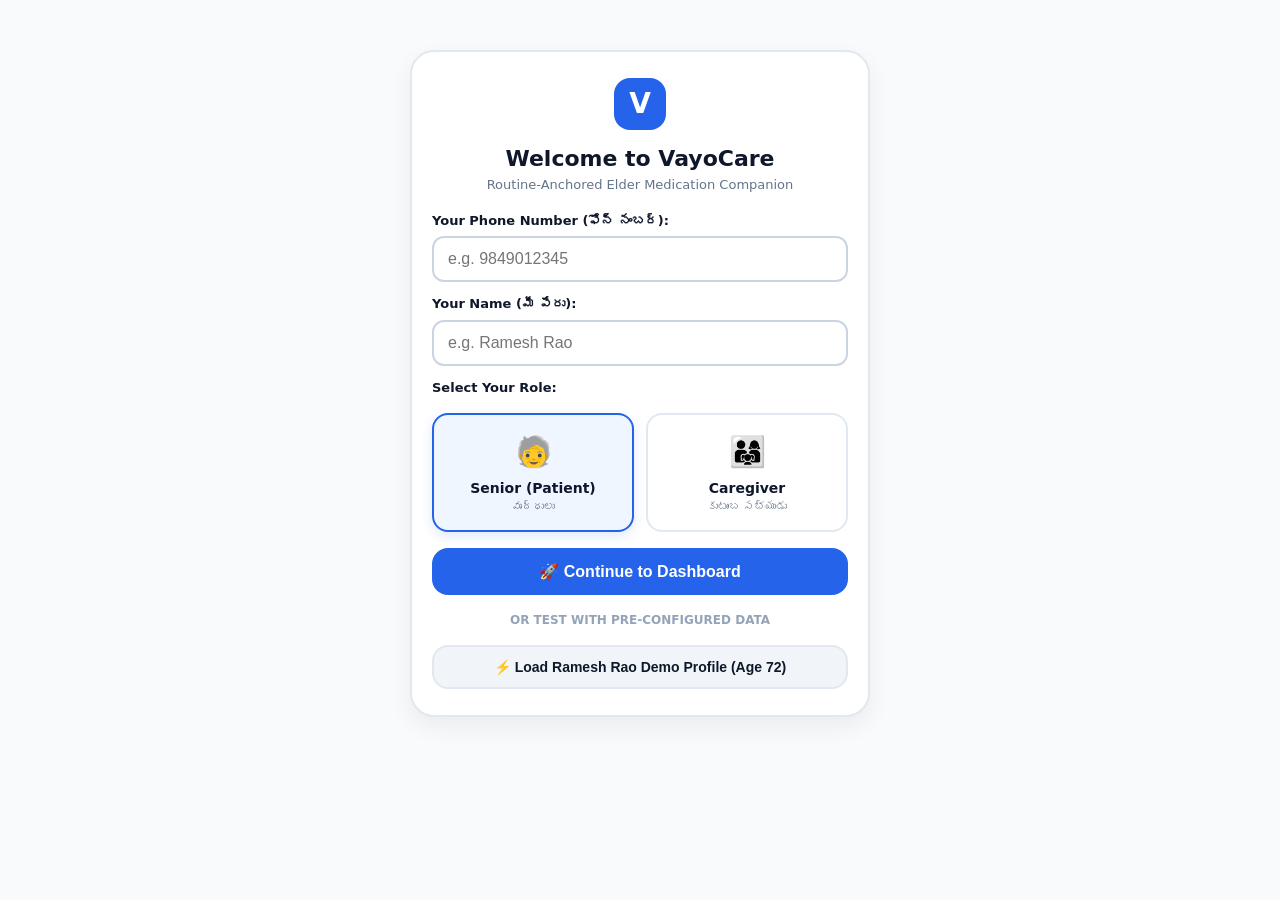
==== commit cdf6f1a4: "Comprehensive rewrite: multi-user phone persistence, dynamic time-of-day anchor, complete role separ" ====
--- a/static/index.html
+++ b/static/index.html
@@ -4,518 +4,338 @@
   <meta charset="UTF-8">
   <meta name="viewport" content="width=device-width, initial-scale=1.0, maximum-scale=1.0, user-scalable=no">
   <meta name="theme-color" content="#2563EB">
-  <meta name="apple-mobile-web-app-capable" content="yes">
-  <meta name="apple-mobile-web-app-status-bar-style" content="default">
-  <title>VayoCare - Smart Elderly Care Companion</title>
+  <title>VayoCare - Routine-Anchored Senior Care</title>
   <link rel="manifest" href="/manifest.json">
   <link rel="stylesheet" href="/static/css/style.css">
   <link rel="icon" type="image/png" href="/static/icons/icon-192.png">
   <style>
-    /* Full-screen Onboarding & Setup Wizard Styles */
-    .wizard-overlay {
-      position: fixed;
-      top: 0;
-      left: 0;
-      right: 0;
-      bottom: 0;
-      background: #F8FAFC;
-      z-index: 1000;
-      overflow-y: auto;
-      padding: 20px 16px;
-      display: none;
-    }
-    .wizard-card {
-      max-width: 520px;
-      margin: 20px auto 40px;
-      background: white;
-      border: 2px solid #E2E8F0;
-      border-radius: 24px;
-      padding: 26px 20px;
-      box-shadow: 0 10px 25px -5px rgba(0,0,0,0.08);
-    }
-    .wizard-step { display: none; }
-    .wizard-step.active { display: block; }
-    .step-indicator {
-      display: flex;
-      justify-content: center;
-      gap: 8px;
-      margin-bottom: 20px;
-    }
-    .step-dot {
-      width: 32px;
-      height: 6px;
-      background: #E2E8F0;
-      border-radius: 4px;
-    }
-    .step-dot.active { background: #2563EB; }
-    .input-group {
-      margin-bottom: 16px;
-      text-align: left;
-    }
-    .input-label {
-      font-size: 14px;
-      font-weight: 800;
-      color: #334155;
-      display: block;
-      margin-bottom: 6px;
-    }
-    .input-control {
-      width: 100%;
-      border: 2px solid #CBD5E1;
-      border-radius: 12px;
-      padding: 12px 14px;
-      font-size: 16px;
-      font-family: inherit;
-    }
-    .role-choice-grid {
-      display: grid;
-      grid-template-columns: 1fr 1fr;
-      gap: 12px;
-      margin: 14px 0 20px;
-    }
-    .role-choice-card {
-      border: 2px solid #E2E8F0;
-      border-radius: 16px;
-      padding: 16px 10px;
-      text-align: center;
-      cursor: pointer;
-      transition: all 0.2s;
-    }
-    .role-choice-card.selected {
-      border-color: #2563EB;
-      background: #EFF6FF;
-      box-shadow: 0 4px 10px rgba(37,99,235,0.15);
-    }
-    .camera-upload-box {
-      border: 2px dashed #93C5FD;
-      background: #F0F9FF;
-      border-radius: 18px;
-      padding: 24px 16px;
-      text-align: center;
-      cursor: pointer;
-      margin-bottom: 16px;
-    }
-    .camera-upload-box:hover { background: #E0F2FE; }
-    .preview-thumb {
-      max-width: 100%;
-      max-height: 160px;
-      border-radius: 12px;
-      margin-top: 10px;
-      display: none;
-    }
-    /* Clean Elder Home Styles */
-    .elder-clean-card {
-      background: white;
-      border: 3px solid #BFDBFE;
-      border-radius: 28px;
-      padding: 26px 20px;
-      text-align: center;
-      box-shadow: 0 10px 25px -5px rgba(37,99,235,0.12);
-      margin-bottom: 20px;
-    }
-    .pill-hero-badge {
-      display: inline-block;
-      background: #EFF6FF;
-      color: #1D4ED8;
-      border: 2px solid #93C5FD;
-      padding: 8px 18px;
-      border-radius: 30px;
-      font-size: 22px;
-      font-weight: 900;
-      margin-bottom: 14px;
-    }
-    .elder-btn-grid {
-      display: grid;
-      grid-template-columns: 1fr 1fr;
-      gap: 14px;
-      margin-top: 20px;
-    }
-    .elder-big-btn {
-      padding: 18px 12px;
-      border-radius: 20px;
-      border: none;
-      font-size: 18px;
-      font-weight: 800;
-      cursor: pointer;
-      display: flex;
-      flex-direction: column;
-      align-items: center;
-      justify-content: center;
-      gap: 6px;
-    }
-    .elder-btn-yes {
-      background: #10B981;
-      color: white;
-      box-shadow: 0 6px 14px rgba(16,185,129,0.3);
-    }
-    .elder-btn-later {
-      background: #F1F5F9;
-      color: #334155;
-      border: 2px solid #CBD5E1;
-    }
-    .weekly-grid {
-      display: grid;
-      grid-template-columns: repeat(7, 1fr);
-      gap: 6px;
-      margin: 16px 0;
-    }
-    .day-pill {
-      background: #F8FAFC;
-      border: 2px solid #E2E8F0;
-      border-radius: 12px;
-      padding: 8px 2px;
-      text-align: center;
-      font-size: 11px;
-      font-weight: 800;
-    }
-    .day-pill.good { background: #ECFDF5; border-color: #10B981; color: #065F46; }
-    .day-pill.warning { background: #FFFBEB; border-color: #F59E0B; color: #B45309; }
-    .day-pill.today { border: 2px solid #2563EB; box-shadow: 0 0 0 2px rgba(37,99,235,0.2); }
+    .login-overlay {
+      position: fixed; inset: 0; background: #F8FAFC; z-index: 1000;
+      overflow-y: auto; padding: 20px 16px; display: none;
+    }
+    .login-card {
+      max-width: 460px; margin: 30px auto; background: white;
+      border: 2px solid #E2E8F0; border-radius: 24px; padding: 26px 20px;
+      box-shadow: 0 10px 25px rgba(0,0,0,0.06); text-align: center;
+    }
+    .role-grid { display: grid; grid-template-columns: 1fr 1fr; gap: 12px; margin: 16px 0; }
+    .role-card {
+      border: 2px solid #E2E8F0; border-radius: 16px; padding: 14px 10px;
+      cursor: pointer; transition: all 0.2s;
+    }
+    .role-card.selected {
+      border-color: #2563EB; background: #EFF6FF; box-shadow: 0 4px 12px rgba(37,99,235,0.15);
+    }
+    .input-box { width: 100%; border: 2px solid #CBD5E1; border-radius: 12px; padding: 12px 14px; font-size: 16px; margin-bottom: 12px; box-sizing: border-box; }
+    .camera-modal {
+      display: none; position: fixed; inset: 0; background: rgba(0,0,0,0.88); z-index: 2000;
+      flex-direction: column; align-items: center; justify-content: center; padding: 16px;
+    }
+    .camera-box { background: white; border-radius: 20px; max-width: 460px; width: 100%; overflow: hidden; }
+    .elder-card {
+      background: white; border: 2px solid #BFDBFE; border-radius: 24px;
+      padding: 22px 16px; text-align: center; box-shadow: 0 6px 18px rgba(37,99,235,0.08); margin-bottom: 18px;
+    }
+    .hero-badge {
+      display: inline-block; background: #EFF6FF; color: #1D4ED8; border: 2px solid #93C5FD;
+      padding: 6px 16px; border-radius: 20px; font-size: 17px; font-weight: 800; margin-bottom: 12px;
+    }
+    .action-grid { display: grid; grid-template-columns: 1fr 1fr; gap: 12px; margin-top: 16px; }
+    .action-btn {
+      padding: 16px 10px; border-radius: 16px; border: none; font-size: 17px; font-weight: 800;
+      cursor: pointer; display: flex; flex-direction: column; align-items: center; justify-content: center; gap: 4px;
+    }
+    .btn-yes { background: #10B981; color: white; box-shadow: 0 4px 12px rgba(16,185,129,0.3); }
+    .btn-no { background: #F1F5F9; color: #334155; border: 2px solid #CBD5E1; }
+    .user-tag { background: #EFF6FF; color: #1E40AF; padding: 4px 10px; border-radius: 8px; font-size: 12px; font-weight: 800; }
   </style>
 </head>
 <body>
 
-  <!-- ==================== ONBOARDING & SETUP WIZARD ==================== -->
-  <div id="onboardingWizard" class="wizard-overlay">
-    <div class="wizard-card">
-      <div class="step-indicator">
-        <div class="step-dot active" id="dotStep1"></div>
-        <div class="step-dot" id="dotStep2"></div>
-        <div class="step-dot" id="dotStep3"></div>
-      </div>
-
-      <!-- STEP 1: LOGIN & ROLE SELECTION -->
-      <div id="wizardStep1" class="wizard-step active">
-        <div style="text-align: center; margin-bottom: 20px;">
-          <div style="width: 56px; height: 56px; border-radius: 16px; background: #2563EB; color: white; display: flex; align-items: center; justify-content: center; font-size: 30px; font-weight: bold; margin: 0 auto 10px;">V</div>
-          <h2 style="font-size: 24px; font-weight: 900;">Welcome to VayoCare</h2>
-          <p style="font-size: 14px; color: #64748B;">Smart, Routine-Anchored Healthcare for Elders</p>
-        </div>
-
-        <div class="input-group">
-          <label class="input-label">Your Name (మీ పేరు):</label>
-          <input type="text" id="setupUserName" class="input-control" placeholder="e.g. Ramesh Rao">
-        </div>
-
-        <div class="input-group">
-          <label class="input-label">Your Phone Number (ఫోన్ నంబర్):</label>
-          <input type="tel" id="setupUserPhone" class="input-control" placeholder="e.g. 9849012345">
-        </div>
-
-        <label class="input-label">Select Your Role (మీరు ఎవరు?):</label>
-        <div class="role-choice-grid">
-          <div id="roleCardPatient" class="role-choice-card selected" onclick="selectWizardRole('patient')">
-            <span style="font-size: 32px;">🧓</span>
-            <div style="font-weight: 800; font-size: 15px; margin-top: 4px;">I am Senior</div>
-            <div style="font-size: 12px; color: #64748B;">రోగి (Patient)</div>
-          </div>
-          <div id="roleCardCaregiver" class="role-choice-card" onclick="selectWizardRole('caregiver')">
-            <span style="font-size: 32px;">👨‍👩‍👧</span>
-            <div style="font-weight: 800; font-size: 15px; margin-top: 4px;">Family Caregiver</div>
-            <div style="font-size: 12px; color: #64748B;">కుటుంబ సభ్యుడు</div>
-          </div>
-        </div>
-
-        <!-- Caregiver additional fields -->
-        <div id="caregiverLinkingFields" style="display: none; background: #F1F5F9; padding: 14px; border-radius: 14px; margin-bottom: 16px;">
-          <div class="input-group" style="margin-bottom: 10px;">
-            <label class="input-label" style="font-size: 13px;">Senior / Parent's Name (తల్లి/తండ్రి పేరు):</label>
-            <input type="text" id="setupPatientName" class="input-control" placeholder="e.g. Ramesh Rao">
-          </div>
-          <div class="input-group" style="margin-bottom: 0;">
-            <label class="input-label" style="font-size: 13px;">Senior's Phone Number (తల్లి/తండ్రి ఫోన్ నంబర్):</label>
-            <input type="tel" id="setupPatientPhone" class="input-control" placeholder="e.g. 9849012345">
-          </div>
-        </div>
-
-        <button class="btn-primary" onclick="goToWizardStep(2)">
-          Next: Set Daily Routine (దినచర్య) ➔
+  <!-- ==================== LOGIN / ONBOARDING SCREEN ==================== -->
+  <div id="loginOverlay" class="login-overlay">
+    <div class="login-card">
+      <div style="width: 52px; height: 52px; border-radius: 16px; background: #2563EB; color: white; display: flex; align-items: center; justify-content: center; font-size: 28px; font-weight: bold; margin: 0 auto 12px;">V</div>
+      <h2 style="font-size: 22px; font-weight: 900;">Welcome to VayoCare</h2>
+      <p style="font-size: 13px; color: #64748B; margin-bottom: 16px;">Routine-Anchored Elder Medication Companion</p>
+
+      <div style="text-align: left; margin-bottom: 6px; font-weight: 700; font-size: 13px;">Your Phone Number (ఫోన్ నంబర్):</div>
+      <input type="tel" id="authPhone" class="input-box" placeholder="e.g. 9849012345">
+
+      <div style="text-align: left; margin-bottom: 6px; font-weight: 700; font-size: 13px;">Your Name (మీ పేరు):</div>
+      <input type="text" id="authName" class="input-box" placeholder="e.g. Ramesh Rao">
+
+      <div style="text-align: left; margin-bottom: 6px; font-weight: 700; font-size: 13px;">Select Your Role:</div>
+      <div class="role-grid">
+        <div id="roleSelectPatient" class="role-card selected" onclick="selectRole('patient')">
+          <span style="font-size: 30px;">🧓</span>
+          <div style="font-weight: 800; font-size: 14px; margin-top: 4px;">Senior (Patient)</div>
+          <div style="font-size: 11px; color: #64748B;">వృద్ధులు</div>
+        </div>
+        <div id="roleSelectCaregiver" class="role-card" onclick="selectRole('caregiver')">
+          <span style="font-size: 30px;">👨‍👩‍👧</span>
+          <div style="font-weight: 800; font-size: 14px; margin-top: 4px;">Caregiver</div>
+          <div style="font-size: 11px; color: #64748B;">కుటుంబ సభ్యుడు</div>
+        </div>
+      </div>
+
+      <!-- Caregiver Parent Linking -->
+      <div id="caregiverLinkBox" style="display: none; background: #F1F5F9; padding: 12px; border-radius: 12px; margin-bottom: 14px; text-align: left;">
+        <label style="font-size: 12px; font-weight: 800; color: #334155;">Senior Parent's Phone Number (తల్లి/తండ్రి ఫోన్ నంబర్):</label>
+        <input type="tel" id="authParentPhone" class="input-box" placeholder="e.g. 9849012345" style="margin-top: 4px; margin-bottom: 0;">
+      </div>
+
+      <button class="btn-primary" onclick="handleAuthSubmit()" style="width: 100%; padding: 14px; font-size: 16px;">
+        🚀 Continue to Dashboard
+      </button>
+
+      <div style="margin: 16px 0 8px; color: #94A3B8; font-size: 12px; font-weight: 700;">OR TEST WITH PRE-CONFIGURED DATA</div>
+
+      <button class="btn-secondary" onclick="loginDemoProfile()" style="width: 100%; padding: 12px; font-size: 14px;">
+        ⚡ Load Ramesh Rao Demo Profile (Age 72)
+      </button>
+    </div>
+  </div>
+
+  <!-- ==================== CAMERA MODAL ==================== -->
+  <div id="cameraModal" class="camera-modal">
+    <div class="camera-box">
+      <div style="padding: 12px 16px; background: #1E293B; color: white; display: flex; justify-content: space-between; align-items: center;">
+        <span style="font-weight: 800; font-size: 15px;">📸 Camera Viewfinder</span>
+        <button onclick="closeCameraModal()" style="background: none; border: none; color: white; font-size: 20px; cursor: pointer;">✕</button>
+      </div>
+      <div style="position: relative; background: #000; min-height: 260px; max-height: 340px; display: flex; align-items: center; justify-content: center;">
+        <video id="cameraVideo" autoplay playsinline style="width: 100%; max-height: 340px; object-fit: cover;"></video>
+        <canvas id="cameraCanvas" style="display: none;"></canvas>
+      </div>
+      <div style="padding: 14px; display: flex; gap: 10px; background: #F8FAFC;">
+        <button onclick="captureCameraPhoto()" class="btn-primary" style="flex: 2; padding: 12px; font-size: 15px;">
+          📸 Click Photo
         </button>
-
-        <button class="btn-secondary" onclick="loadDemoProfileAndSkip()" style="margin-top: 10px;">
-          ⚡ Or Continue with Ramesh Rao Demo Profile
-        </button>
-      </div>
-
-      <!-- STEP 2: DAILY ROUTINE (MEAL ANCHORS) -->
-      <div id="wizardStep2" class="wizard-step">
-        <h2 style="font-size: 22px; font-weight: 900; margin-bottom: 6px;">🗣️ Daily Meal Timings</h2>
-        <p style="font-size: 14px; color: #64748B; margin-bottom: 16px;">
-          Medicines anchor around meals, not rigid alarm clocks. Speak or enter your daily routine:
-        </p>
-
-        <div class="input-group">
-          <label class="input-label">🌅 Breakfast / Tiffin Time (ఉదయం టిఫిన్ సమయం):</label>
-          <input type="time" id="setupBreakfastTime" class="input-control" value="09:00">
-        </div>
-
-        <div class="input-group">
-          <label class="input-label">☀️ Lunch Time (మధ్యాహ్నం భోజనం సమయం):</label>
-          <input type="time" id="setupLunchTime" class="input-control" value="13:30">
-        </div>
-
-        <div class="input-group">
-          <label class="input-label">🌙 Dinner Time (రాత్రి భోజనం సమయం):</label>
-          <input type="time" id="setupDinnerTime" class="input-control" value="20:30">
-        </div>
-
-        <div style="display: flex; gap: 10px; margin-top: 20px;">
-          <button class="btn-secondary" style="flex: 1;" onclick="goToWizardStep(1)">⬅️ Back</button>
-          <button class="btn-primary" style="flex: 2;" onclick="goToWizardStep(3)">Next: Add Medicines ➔</button>
-        </div>
-      </div>
-
-      <!-- STEP 3: MEDICINES SETUP (CAMERA & DETAILS) -->
-      <div id="wizardStep3" class="wizard-step">
-        <h2 style="font-size: 22px; font-weight: 900; margin-bottom: 6px;">📸 Add Daily Medicines</h2>
-        <p style="font-size: 14px; color: #64748B; margin-bottom: 16px;">
-          Snap a photo of the doctor's prescription or medicine strips, or enter simple names:
-        </p>
-
-        <!-- Camera / File Capture Input -->
-        <input type="file" id="cameraInput" accept="image/*" capture="environment" style="display: none;" onchange="previewUploadedPrescription(this)">
-        <div class="camera-upload-box" onclick="document.getElementById('cameraInput').click()">
-          <span style="font-size: 38px;">📷</span>
-          <div style="font-weight: 800; font-size: 16px; color: #1E40AF; margin-top: 6px;">
-            Tap to Open Camera / Upload Photo
-          </div>
-          <div style="font-size: 13px; color: #64748B;">డాక్టర్ ప్రిస్క్రిప్షన్ లేదా మాత్రల ఫోటో తీయండి</div>
-          <img id="cameraPreviewThumb" class="preview-thumb" alt="Prescription preview">
-        </div>
-
-        <!-- Quick Medication Labels -->
-        <div style="background: #F8FAFC; border: 1px solid #E2E8F0; border-radius: 14px; padding: 14px; margin-bottom: 16px;">
-          <div style="font-weight: 800; font-size: 14px; color: #1E293B; margin-bottom: 6px;">Active Medicines Configured:</div>
-          <div style="font-size: 14px; color: #334155; line-height: 1.6;">
-            • <strong>BP మాత్ర (BP Tablet)</strong> - Morning Breakfast<br>
-            • <strong>షుగర్ మాత్ర (Sugar Tablet)</strong> - Morning & Dinner<br>
-            • <strong>గుండె మాత్ర (Heart Tablet)</strong> - Afternoon Lunch
-          </div>
-        </div>
-
-        <div style="display: flex; gap: 10px; margin-top: 20px;">
-          <button class="btn-secondary" style="flex: 1;" onclick="goToWizardStep(2)">⬅️ Back</button>
-          <button class="btn-primary" style="flex: 2;" onclick="finishWizardAndOpenDashboard()">
-            🚀 Open Dashboard
-          </button>
-        </div>
-      </div>
-
+        <label for="fallbackFileInput" class="btn-secondary" style="flex: 1; padding: 12px; font-size: 13px; text-align: center; cursor: pointer; margin: 0;">
+          📁 Gallery
+        </label>
+        <input type="file" id="fallbackFileInput" accept="image/*" style="display: none;" onchange="handleFileFallback(this)">
+      </div>
     </div>
   </div>
 
-  <!-- ==================== MAIN APPLICATION ==================== -->
+  <!-- ==================== MAIN HEADER ==================== -->
   <header class="app-header">
     <div class="brand-wrapper">
       <div class="brand-logo">V</div>
       <div>
         <h1 class="brand-title">VayoCare</h1>
-        <p class="brand-subtitle" id="i18n-brandSubtitle">వృద్ధుల ఆరోగ్య మిత్ర • Elder Companion</p>
-      </div>
-    </div>
-    <div style="display: flex; align-items: center; gap: 8px;">
-      <button onclick="openOnboardingWizard()" class="btn-pill" style="font-size: 12px; padding: 6px 10px;">⚙️ Setup</button>
+        <p class="brand-subtitle" id="userStatusTag">Senior Mode</p>
+      </div>
+    </div>
+    <div style="display: flex; align-items: center; gap: 6px;">
+      <button onclick="logoutUser()" class="btn-pill" style="font-size: 11px; padding: 5px 8px; background: #F1F5F9; border: 1px solid #CBD5E1;">Switch User</button>
       <div class="lang-selector-group">
-        <button class="lang-btn active" data-lang="te" onclick="setAppLanguage('te')">తెలుగు</button>
+        <button class="lang-btn active" data-lang="en" onclick="setAppLanguage('en')">EN</button>
         <button class="lang-btn" data-lang="hi" onclick="setAppLanguage('hi')">हिंदी</button>
-        <button class="lang-btn" data-lang="en" onclick="setAppLanguage('en')">EN</button>
+        <button class="lang-btn" data-lang="te" onclick="setAppLanguage('te')">తెలుగు</button>
       </div>
     </div>
   </header>
 
-  <!-- Role Switcher -->
-  <div class="container" style="padding-bottom: 0;">
-    <div class="role-bar">
-      <button class="role-btn active" id="btnRolePatient" onclick="switchUserRole('patient')">
-        🧓 <span id="i18n-rolePatient">Senior Mode (వృద్ధుల మోడ్)</span>
-      </button>
-      <button class="role-btn" id="btnRoleCaregiver" onclick="switchUserRole('caregiver')">
-        👨‍👩‍👧 <span id="i18n-roleCaregiver">Caregiver Hub (కేర్‌టేకర్‌)</span>
-      </button>
-    </div>
-  </div>
-
   <main class="container">
 
-    <!-- ==================== SENIOR PATIENT VIEW ==================== -->
-    <div id="patientViewSection">
-
-      <!-- CLEAN ELDER HOME: No Distractions -->
-      <section id="tab-home" class="tab-content active">
-        <div class="elder-clean-card">
-          <div class="pill-hero-badge" id="heroPillLabel">
-            💊 BP మాత్ర (BP Tablet)
+    <!-- ==================== 1. SENIOR VIEW ONLY ==================== -->
+    <div id="seniorSection">
+      
+      <!-- Tab 1: Home (Clean time-anchored companion) -->
+      <section id="senior-home" class="tab-content active">
+        <div class="elder-card">
+          <div class="hero-badge" id="heroPillLabel">
+            💊 Afternoon Medicine
           </div>
           
-          <div class="companion-bubble" id="companionSpeechBubble" style="font-size: 22px; text-align: center; border-left: none; background: #F0FDF4; color: #166534; border: 2px solid #BBF7D0;">
-            "నమస్కారం అండీ! టిఫిన్ అయిపోయిందా? మీ BP మాత్ర వేసుకున్నారా?"
-          </div>
-
-          <div class="mic-wrapper" style="margin: 22px auto 14px;">
-            <button id="micBtn" class="btn-mic" onclick="toggleVoiceInput()" aria-label="Tap to speak">
-              🎙️
-            </button>
-            <p class="mic-hint" id="i18n-micHint" style="font-size: 18px; margin-top: 12px;">నొక్కి మాట్లాడండి (Tap to Speak)</p>
+          <div class="companion-bubble" id="companionSpeechBubble" style="font-size: 18px; line-height: 1.5; text-align: center; border-left: none; background: #F0FDF4; color: #166534; border: 2px solid #BBF7D0; padding: 16px;">
+            "Good afternoon Ramesh Rao! Have you finished your lunch? Did you take your medicine?"
+          </div>
+
+          <div class="mic-wrapper" style="margin: 16px auto 10px;">
+            <button id="micBtn" class="btn-mic" onclick="toggleVoiceInput()" aria-label="Tap to speak">🎙️</button>
+            <p class="mic-hint" id="i18n-micHint" style="font-size: 16px; margin-top: 8px;">Tap to Speak to Companion</p>
             <span class="voice-status-pill" id="voiceStatusPill">Ready • Microphones Active</span>
           </div>
 
-          <!-- Two Big Action Buttons: Yes Taken vs Take Later -->
-          <div class="elder-btn-grid">
-            <button class="elder-big-btn elder-btn-yes" onclick="submitQuickVoice('వేసుకున్నాను, మాత్ర అయిపోయింది')">
-              <span style="font-size: 26px;">✅</span>
-              <span id="i18n-btnTaken">హా, వేసుకున్నాను<br><small style="font-size:12px; font-weight:600;">(Yes, Taken)</small></span>
-            </button>
-            <button class="elder-big-btn elder-btn-later" onclick="submitQuickVoice('తర్వాత వేసుకుంటాను')">
-              <span style="font-size: 26px;">⏰</span>
-              <span id="i18n-btnLater">తర్వాత వేసుకుంటా<br><small style="font-size:12px; font-weight:600;">(Take Later)</small></span>
-            </button>
-          </div>
-        </div>
-
-        <!-- Today's Medicines -->
-        <div style="display: flex; justify-content: space-between; align-items: center; margin-bottom: 12px;">
-          <h3 style="font-size: 20px; font-weight: 800;" id="i18n-todayMedsHeading">ఈరోజు మాత్రలు (Today's Doses)</h3>
-          <span style="font-size: 14px; font-weight: 700; color: var(--primary);" id="doseCountBadge">2 Tablets</span>
-        </div>
-
-        <div id="medicationListContainer"></div>
-      </section>
-
-      <!-- Routine Tab -->
-      <section id="tab-routine" class="tab-content">
+          <div class="action-grid">
+            <button class="action-btn btn-yes" onclick="submitQuickDose('taken')">
+              <span style="font-size: 24px;">✅</span>
+              <span id="i18n-btnTaken">Yes, Taken<br><small style="font-size:11px; font-weight:600;">(Confirmed)</small></span>
+            </button>
+            <button class="action-btn btn-no" onclick="submitQuickDose('skipped')">
+              <span style="font-size: 24px;">⏰</span>
+              <span id="i18n-btnLater">Take Later<br><small style="font-size:11px; font-weight:600;">(Remind Soon)</small></span>
+            </button>
+          </div>
+        </div>
+
+        <div style="display: flex; justify-content: space-between; align-items: center; margin-bottom: 10px;">
+          <h3 style="font-size: 18px; font-weight: 800;" id="i18n-todayMedsHeading">Today's Essential Medicines</h3>
+          <span class="user-tag" id="doseCountBadge">Active Doses</span>
+        </div>
+        <div id="seniorMedList"></div>
+      </section>
+
+      <!-- Tab 2: Senior Routine (Speak or View) -->
+      <section id="senior-routine" class="tab-content">
         <div class="card">
-          <h2 style="font-size: 22px; font-weight: 800; margin-bottom: 8px;" id="i18n-routineTitle">🗣️ మీ దినచర్య (Daily Routine)</h2>
-          <p style="font-size: 15px; color: var(--text-muted); margin-bottom: 14px;" id="i18n-routineDesc">
-            మీరు ఏ సమయంలో తింటారో చెబితే, AI దానికి తగినట్లుగా మాత్రల సమయాన్ని నిర్ణయిస్తుంది.
+          <h2 style="font-size: 20px; font-weight: 800; margin-bottom: 6px;">🗣️ Daily Meal Routine</h2>
+          <p style="font-size: 13px; color: #64748B; margin-bottom: 14px;">
+            Speak your meal routine. Your medicines will anchor around these meal times:
           </p>
 
-          <div style="background: #F1F5F9; padding: 16px; border-radius: 16px; margin-bottom: 16px;">
-            <textarea id="voiceRoutineInput" rows="3" style="width: 100%; border: 1px solid var(--border-color); border-radius: 12px; padding: 12px; font-size: 15px; font-family: inherit;">ఉదయం 7:30 కి లేస్తాను, టిఫిన్ 9:00 కి తింటాను, మధ్యాహ్నం భోజనం 1:30 కి, రాత్రి భోజనం 8:30 కి తింటాను.</textarea>
-            <button class="btn-primary" onclick="parseVoiceRoutine()" id="i18n-btnSaveRoutine">
-              ⚡ దినచర్యను సేవ్‌ చేయండి (Save Routine)
-            </button>
-          </div>
-
+          <div style="background: #F1F5F9; padding: 14px; border-radius: 14px; margin-bottom: 14px;">
+            <div style="display: flex; gap: 8px; margin-bottom: 10px;">
+              <button class="btn-primary" onclick="startRoutineVoiceInput()" style="flex: 1; padding: 10px; font-size: 14px;">
+                🎙️ Speak Daily Routine
+              </button>
+            </div>
+            <textarea id="voiceRoutineInput" rows="2" style="width: 100%; border: 1px solid #CBD5E1; border-radius: 10px; padding: 10px; font-size: 14px;">I wake up at 7:30, eat breakfast at 9:00, lunch at 1:30, and dinner at 8:30.</textarea>
+            <button class="btn-secondary" onclick="parseVoiceRoutine()" style="margin-top: 8px; width: 100%; padding: 10px; font-size: 14px;">
+              ⚡ Save Routine
+            </button>
+          </div>
           <div id="routineAnchorsList"></div>
         </div>
       </section>
 
-      <!-- Emergency QR Pass Tab -->
-      <section id="tab-emergency" class="tab-content">
+      <!-- Tab 3: Emergency QR Pass -->
+      <section id="senior-emergency" class="tab-content">
         <div class="card" style="text-align: center;">
-          <span style="font-size: 34px;">🚨</span>
-          <h2 style="font-size: 22px; font-weight: 800; margin-top: 6px;" id="i18n-emergencyTitle">డాక్టర్ / ఎమర్జెన్సీ QR పాస్</h2>
-          <p style="font-size: 14px; color: var(--text-muted); margin: 6px 0 16px;" id="i18n-emergencyDesc">
-            ఏ ఫోన్ కెమెరాతోనైనా స్కాన్ చేస్తే వెంటనే మీ వివరాలు, ప్రస్తుత మాత్రల వివరాలు కనిపిస్తాయి. యాప్ డౌన్‌లోడ్ చేయనవసరం లేదు!
+          <span style="font-size: 32px;">🚨</span>
+          <h2 style="font-size: 20px; font-weight: 800; margin-top: 4px;">Zero-App Emergency QR Pass</h2>
+          <p style="font-size: 13px; color: #64748B; margin: 6px 0 14px;">
+            Show this QR to any doctor or paramedic. Scanning it opens your medical emergency brief directly in their browser — no app install needed!
           </p>
 
           <div class="qr-image-wrapper">
-            <img id="emergencyQrImg" src="" alt="Emergency QR Code">
-          </div>
-
-          <p style="font-size: 14px; font-weight: 700; color: #64748B; margin-bottom: 14px;" id="i18n-qrAccessCodeLabel">
-            యాక్సెస్ పిన్ (Access PIN): <strong style="color: #1E3A8A; font-size: 18px;" id="rollingPinText">4321</strong>
-          </p>
-
-          <!-- Direct Working Link to Doctor Page -->
-          <a id="doctorDirectLink" href="/emergency/p_ramesh_72?pin=4321" target="_blank" class="btn-primary" style="text-decoration: none;">
-            🩺 <span id="i18n-btnOpenDoctorView">డాక్టర్ వ్యూ తెరవండి (Open Doctor View)</span>
+            <img id="emergencyQrImg" src="" alt="Emergency QR Code" style="max-width: 220px; margin: 0 auto; display: block;">
+          </div>
+
+          <a id="doctorDirectLink" href="/emergency/p_ramesh_72" target="_blank" class="btn-primary" style="text-decoration: none; margin-top: 14px; display: block; padding: 14px;">
+            🩺 Open Doctor View (Print/PDF)
           </a>
         </div>
       </section>
 
     </div>
 
-    <!-- ==================== CAREGIVER VIEW ==================== -->
-    <div id="caregiverViewSection" style="display: none;">
-
-      <section id="tab-caretaker" class="tab-content active">
+    <!-- ==================== 2. CAREGIVER VIEW ONLY ==================== -->
+    <div id="caregiverSection" style="display: none;">
+
+      <!-- Tab 1: Caregiver Hub (Overview & Adherence) -->
+      <section id="cg-hub" class="tab-content active">
         <div class="card">
-          <div style="display: flex; justify-content: space-between; align-items: center; margin-bottom: 14px;">
+          <div style="display: flex; justify-content: space-between; align-items: center; margin-bottom: 12px;">
             <div>
-              <h2 style="font-size: 22px; font-weight: 800;" id="i18n-cgHubTitle">కేర్‌టేకర్‌ డాష్‌బోర్డ్ (Caregiver Hub)</h2>
-              <p style="font-size: 13px; color: var(--text-muted);" id="cgLinkedPatientText">లింక్ అయిన రోగి: రమేష్ రావు (72 సం.)</p>
-            </div>
-            <span style="font-size: 28px;">👨‍⚕️</span>
-          </div>
-
-          <!-- Weekly Adherence Tracker (7-Day Day-by-Day Cards) -->
-          <h3 style="font-size: 16px; font-weight: 800; color: #1E293B;" id="i18n-weeklyTrackerHeading">
-            📅 గత 7 రోజుల ట్రాకర్ (7-Day Adherence)
+              <h2 style="font-size: 20px; font-weight: 800;">Caregiver Command Hub</h2>
+              <p style="font-size: 13px; color: #64748B;" id="cgManagedSeniorText">Linked Senior: Ramesh Rao (9849012345)</p>
+            </div>
+            <span style="font-size: 26px;">👨‍👩‍👧</span>
+          </div>
+
+          <!-- Weekly Adherence Grid -->
+          <h3 style="font-size: 15px; font-weight: 800; color: #1E293B; margin-bottom: 8px;">
+            📅 Past 7 Days Adherence Tracker
           </h3>
           <div class="weekly-grid">
             <div class="day-pill good">Mon<br>✅</div>
             <div class="day-pill good">Tue<br>✅</div>
-            <div class="day-pill warning">Wed<br>⚠️</div>
+            <div class="day-pill good">Wed<br>✅</div>
             <div class="day-pill good">Thu<br>✅</div>
             <div class="day-pill good">Fri<br>✅</div>
             <div class="day-pill good">Sat<br>✅</div>
             <div class="day-pill today good">Sun<br>✅</div>
           </div>
-          <div style="display: flex; justify-content: space-between; font-size: 13px; font-weight: 700; color: #475569; margin-bottom: 16px;">
-            <span>వారపు రేటు (Weekly Adherence): <strong style="color: #10B981;">88%</strong></span>
-            <span>మిస్సయినవి: <strong>1</strong></span>
-          </div>
-
-          <!-- Refill Runway Notice -->
-          <div style="background: #FEF2F2; border-left: 5px solid #EF4444; padding: 12px 14px; border-radius: 12px; margin-bottom: 18px;">
-            <div style="font-weight: 800; color: #991B1B; font-size: 15px;">⚠️ రీఫిల్ అలర్ట్ (Refill Needed)</div>
+          <div style="font-size: 13px; font-weight: 700; color: #10B981; margin-bottom: 14px;">
+            Weekly Adherence Rate: 92% • 0 Missed Critical Doses
+          </div>
+
+          <!-- Refill Runway Card -->
+          <div style="background: #FEF2F2; border-left: 5px solid #EF4444; padding: 12px; border-radius: 12px; margin-bottom: 16px;">
+            <div style="font-weight: 800; color: #991B1B; font-size: 14px;">⚠️ Refill Alert (Runway: 2 Days)</div>
             <div style="font-size: 13px; color: #7F1D1D; margin-top: 2px;">
-              <strong>BP మాత్ర (Telmikem 40)</strong> ఇంకా 2 రోజులకు మాత్రమే ఉన్నాయి. మెడికల్ షాపు నుండి త్వరగా కొనండి.
-            </div>
-          </div>
-
-          <!-- Loving Voice Note to Senior -->
-          <div style="background: #F8FAFC; border: 2px solid #E2E8F0; border-radius: 16px; padding: 16px; margin-bottom: 18px;">
-            <h3 style="font-size: 16px; font-weight: 800; margin-bottom: 6px;" id="i18n-voiceNoteTitle">
-              🎙️ రోగికి మీ వాయిస్ మెసేజ్ పంపండి (Personal Voice Reminder)
-            </h3>
-            <p style="font-size: 13px; color: var(--text-muted); margin-bottom: 10px;" id="i18n-voiceNoteDesc">
-              మీరు మాట్లాడే మాటలు ఉదయం పూట రోగికి వినిపిస్తాయి. రోబోట్ వాయిస్ కాకుండా మీ మాటలే వారికి ధైర్యాన్నిస్తాయి.
+              <strong>BP Tablet (Telmikem 40)</strong> only has 2 pills left. Please purchase from pharmacy.
+            </div>
+          </div>
+
+          <!-- Add Medicine to Senior -->
+          <div style="background: #F8FAFC; border: 1px solid #E2E8F0; border-radius: 14px; padding: 14px; margin-bottom: 16px;">
+            <h4 style="font-size: 14px; font-weight: 800; margin-bottom: 8px;">➕ Add Medicine for Senior</h4>
+            <input type="text" id="newMedNameInput" placeholder="e.g. Thyroid Tablet (Eltroxin 50)" class="input-box" style="margin-bottom: 8px; font-size: 14px;">
+            <select id="newMedAnchorInput" class="input-box" style="margin-bottom: 8px; font-size: 14px;">
+              <option value="breakfast">🌅 Breakfast (Morning)</option>
+              <option value="lunch">☀️ Lunch (Afternoon)</option>
+              <option value="dinner">🌙 Dinner (Night)</option>
+            </select>
+            <button class="btn-primary" onclick="submitNewMedication()" style="width: 100%; padding: 10px; font-size: 14px;">
+              Save Medicine
+            </button>
+          </div>
+
+          <!-- Send Voice Reminder to Senior -->
+          <div style="background: #F8FAFC; border: 1px solid #E2E8F0; border-radius: 14px; padding: 14px; margin-bottom: 16px;">
+            <h4 style="font-size: 14px; font-weight: 800; margin-bottom: 4px;">🎙️ Send Personal Voice Note to Senior</h4>
+            <p style="font-size: 12px; color: #64748B; margin-bottom: 8px;">
+              This loving reminder plays on their phone when it's time for their dose.
             </p>
-            <input type="text" id="caregiverVoiceMsgInput" placeholder="ఉదా: నాన్నగారు, టిఫిన్ చేసి BP మాత్ర వేసుకోండి." style="width: 100%; border: 1px solid var(--border-color); border-radius: 10px; padding: 10px; font-size: 14px; font-family: inherit;">
-            <button class="btn-primary" onclick="submitCaregiverVoiceNote()" style="margin-top: 10px;" id="i18n-btnSendVoiceNote">
-              💌 వాయిస్ మెసేజ్ పంపండి (Save Note)
-            </button>
-          </div>
-
-          <button class="btn-secondary" onclick="simulateCaregiverAlert()" id="i18n-btnTestAlert">
-            📧 ఈమెయిల్ అలర్ట్ పరీక్షించండి (Test Caregiver Email)
+            <input type="text" id="caregiverVoiceMsgInput" placeholder="e.g. Dad, remember to take your afternoon tablet after lunch." class="input-box" style="margin-bottom: 8px; font-size: 14px;">
+            <button class="btn-primary" onclick="submitCaregiverVoiceNote()" style="width: 100%; padding: 10px; font-size: 14px;">
+              💌 Save Personal Voice Reminder
+            </button>
+          </div>
+
+          <h3 style="font-size: 15px; font-weight: 800; margin: 14px 0 8px;">Alerts Log Feed</h3>
+          <div id="alertsLogFeed"></div>
+        </div>
+      </section>
+
+      <!-- Tab 2: Prescription vs Strip Audit (Camera + AI) -->
+      <section id="cg-audit" class="tab-content">
+        <div class="card">
+          <h2 style="font-size: 20px; font-weight: 800; margin-bottom: 4px;">🔍 Prescription vs Strip AI Audit</h2>
+          <p style="font-size: 13px; color: #64748B; margin-bottom: 14px;">
+            Click photos of doctor prescription and medicine strips. AI cross-checks chemical salts and flags missing items:
+          </p>
+
+          <div style="display: flex; gap: 8px; margin-bottom: 12px;">
+            <button class="btn-primary" onclick="openLiveCamera('audit_rx')" style="flex: 1; padding: 10px; font-size: 13px;">
+              📷 Prescription Photo
+            </button>
+            <button class="btn-secondary" onclick="openLiveCamera('audit_strip')" style="flex: 1; padding: 10px; font-size: 13px;">
+              📷 Strips Photo
+            </button>
+          </div>
+
+          <div style="background: #F1F5F9; padding: 12px; border-radius: 12px; margin-bottom: 12px;">
+            <div id="rxPhotoPreviewBox" style="display: none; margin-bottom: 8px;">
+              <img id="auditRxPhotoImg" style="width: 100%; max-height: 120px; object-fit: contain; border-radius: 8px;" alt="Rx Photo">
+            </div>
+            <label style="font-size: 12px; font-weight: 700; color: #334155;">Prescription Details:</label>
+            <textarea id="auditRxInput" rows="2" style="width: 100%; border: 1px solid #CBD5E1; border-radius: 8px; padding: 8px; font-size: 13px; box-sizing: border-box;">Rx: Tab Telmikem 40 (BP) 1-0-0, Tab Glycomet 500 (Sugar) 1-0-1, Tab Ecosprin 75 0-1-0. Review in 30 days.</textarea>
+
+            <div id="stripPhotoPreviewBox" style="display: none; margin: 8px 0;">
+              <img id="auditStripPhotoImg" style="width: 100%; max-height: 120px; object-fit: contain; border-radius: 8px;" alt="Strip Photo">
+            </div>
+            <label style="font-size: 12px; font-weight: 700; color: #334155; margin-top: 6px; display: block;">Chemist Strips Bought:</label>
+            <textarea id="auditStripInput" rows="2" style="width: 100%; border: 1px solid #CBD5E1; border-radius: 8px; padding: 8px; font-size: 13px; box-sizing: border-box;">Chemist Strips: Telmikem 40 (10 tabs), Glycomet 500 (10 tabs). (Ecosprin not given).</textarea>
+          </div>
+
+          <button class="btn-primary" onclick="runPrescriptionAudit()" id="btnRunAudit" style="width: 100%; padding: 12px; font-size: 15px;">
+            ⚡ Run Gemini AI Salt Reconciliation
           </button>
 
-          <h3 style="font-size: 17px; font-weight: 800; margin: 18px 0 10px;" id="i18n-notifFeedTitle">అలర్ట్ మరియు నోటిఫికేషన్లు (Alerts Log)</h3>
-          <div id="alertsLogFeed"></div>
-        </div>
-      </section>
-
-      <!-- Prescription vs Strip Audit Tab -->
-      <section id="tab-audit" class="tab-content">
-        <div class="card">
-          <h2 style="font-size: 22px; font-weight: 800; margin-bottom: 6px;" id="i18n-auditTitle">🔍 ప్రిస్క్రిప్షన్ vs స్ట్రిప్ AI ఆడిట్</h2>
-          <p style="font-size: 14px; color: var(--text-muted); margin-bottom: 14px;" id="i18n-auditDesc">
-            డాక్టర్ రాసిన కాగితం మరియు కెమిస్ట్ ఇచ్చిన మందుల స్ట్రిప్స్ ఫోటో తీయండి. ఏవైనా మందులు మిస్సయ్యాయా అని AI వెంటనే చెబుతుంది.
-          </p>
-
-          <div style="background: #F1F5F9; padding: 14px; border-radius: 14px; margin-bottom: 14px;">
-            <label style="font-size: 13px; font-weight: 700; color: #334155; display: block; margin-bottom: 4px;">డాక్టర్ ప్రిస్క్రిప్షన్ (Doctor Prescription Text/OCR):</label>
-            <textarea id="auditRxInput" rows="2" style="width: 100%; border: 1px solid #CBD5E1; border-radius: 8px; padding: 8px; font-size: 13px;">Rx: Tab Telmikem 40 (BP) 1-0-0, Tab Glycomet 500 (Sugar) 1-0-1, Tab Ecosprin 75 0-1-0. Review in 30 days.</textarea>
-
-            <label style="font-size: 13px; font-weight: 700; color: #334155; display: block; margin: 10px 0 4px;">కెమిస్ట్ ఇచ్చిన మందులు (Purchased Strips):</label>
-            <textarea id="auditStripInput" rows="2" style="width: 100%; border: 1px solid #CBD5E1; border-radius: 8px; padding: 8px; font-size: 13px;">Chemist Strips: Telmikem 40 (10 tabs), Glycomet 500 (10 tabs). (Ecosprin not given).</textarea>
-          </div>
-
-          <button class="btn-primary" onclick="runPrescriptionAudit()" id="i18n-btnRunAudit">
-            ⚡ AI ఆడిట్ ప్రారంభించండి (Run AI Audit)
-          </button>
-
-          <div id="auditResultsSection" style="margin-top: 18px; display: none;">
-            <div id="discrepancyBox" style="background: #FEF2F2; border-left: 6px solid #EF4444; padding: 14px; border-radius: 12px; margin-bottom: 14px;">
-              <h4 style="color: #991B1B; font-weight: 800;">⚠️ లోపం గుర్తించబడింది! (Discrepancy)</h4>
-              <p id="discrepancyText" style="font-size: 14px; color: #7F1D1D; margin-top: 4px;"></p>
-            </div>
-
-            <h3 style="font-size: 17px; font-weight: 800; margin-bottom: 8px;" id="i18n-refillRunwayHeading">📦 రీఫిల్ రన్‌వే (Refill Runway)</h3>
-            <div class="runway-grid" id="refillRunwayList"></div>
+          <div id="auditResultsSection" style="margin-top: 14px; display: none;">
+            <div id="discrepancyBox" style="background: #FEF2F2; border-left: 5px solid #EF4444; padding: 12px; border-radius: 10px; margin-bottom: 12px;">
+              <h4 style="color: #991B1B; font-weight: 800;">⚠️ Discrepancy Detected!</h4>
+              <p id="discrepancyText" style="font-size: 13px; color: #7F1D1D; margin-top: 4px;"></p>
+            </div>
+            <h4 style="font-size: 15px; font-weight: 800; margin-bottom: 6px;">📦 Visual Refill Runway</h4>
+            <div id="refillRunwayList"></div>
           </div>
         </div>
       </section>
@@ -524,27 +344,34 @@
 
   </main>
 
-  <!-- Bottom Navigation Bar -->
-  <nav class="bottom-nav">
-    <button class="nav-item active" onclick="switchNavTab('home')">
+  <!-- ==================== ROLE-SPECIFIC BOTTOM NAVIGATION ==================== -->
+  <nav class="bottom-nav" id="seniorNav">
+    <button class="nav-item active" onclick="switchSeniorTab('home')">
       <span class="nav-icon">🏠</span>
-      <span id="i18n-navHome">హోమ్</span>
-    </button>
-    <button class="nav-item" onclick="switchNavTab('routine')">
+      <span id="navHomeText">Home</span>
+    </button>
+    <button class="nav-item" onclick="switchSeniorTab('routine')">
       <span class="nav-icon">🗓️</span>
-      <span id="i18n-navRoutine">దినచర్య</span>
-    </button>
-    <button class="nav-item" onclick="switchNavTab('audit')">
+      <span id="navRoutineText">Routine</span>
+    </button>
+    <button class="nav-item" onclick="switchSeniorTab('emergency')">
+      <span class="nav-icon">🚨</span>
+      <span id="navEmergencyText">Emergency QR</span>
+    </button>
+  </nav>
+
+  <nav class="bottom-nav" id="caregiverNav" style="display: none;">
+    <button class="nav-item active" onclick="switchCaregiverTab('hub')">
+      <span class="nav-icon">📊</span>
+      <span>Caregiver Hub</span>
+    </button>
+    <button class="nav-item" onclick="switchCaregiverTab('audit')">
       <span class="nav-icon">🔍</span>
-      <span id="i18n-navAudit">ఆడిట్</span>
-    </button>
-    <button class="nav-item" onclick="switchNavTab('caretaker')">
-      <span class="nav-icon">👨‍👩‍👧</span>
-      <span id="i18n-navCaretaker">కేర్‌టేకర్‌</span>
-    </button>
-    <button class="nav-item" onclick="switchNavTab('emergency')">
+      <span>AI Audit</span>
+    </button>
+    <button class="nav-item" onclick="openDoctorViewDirect()">
       <span class="nav-icon">🚨</span>
-      <span id="i18n-navEmergency">QR పాస్</span>
+      <span>Patient QR</span>
     </button>
   </nav>
 
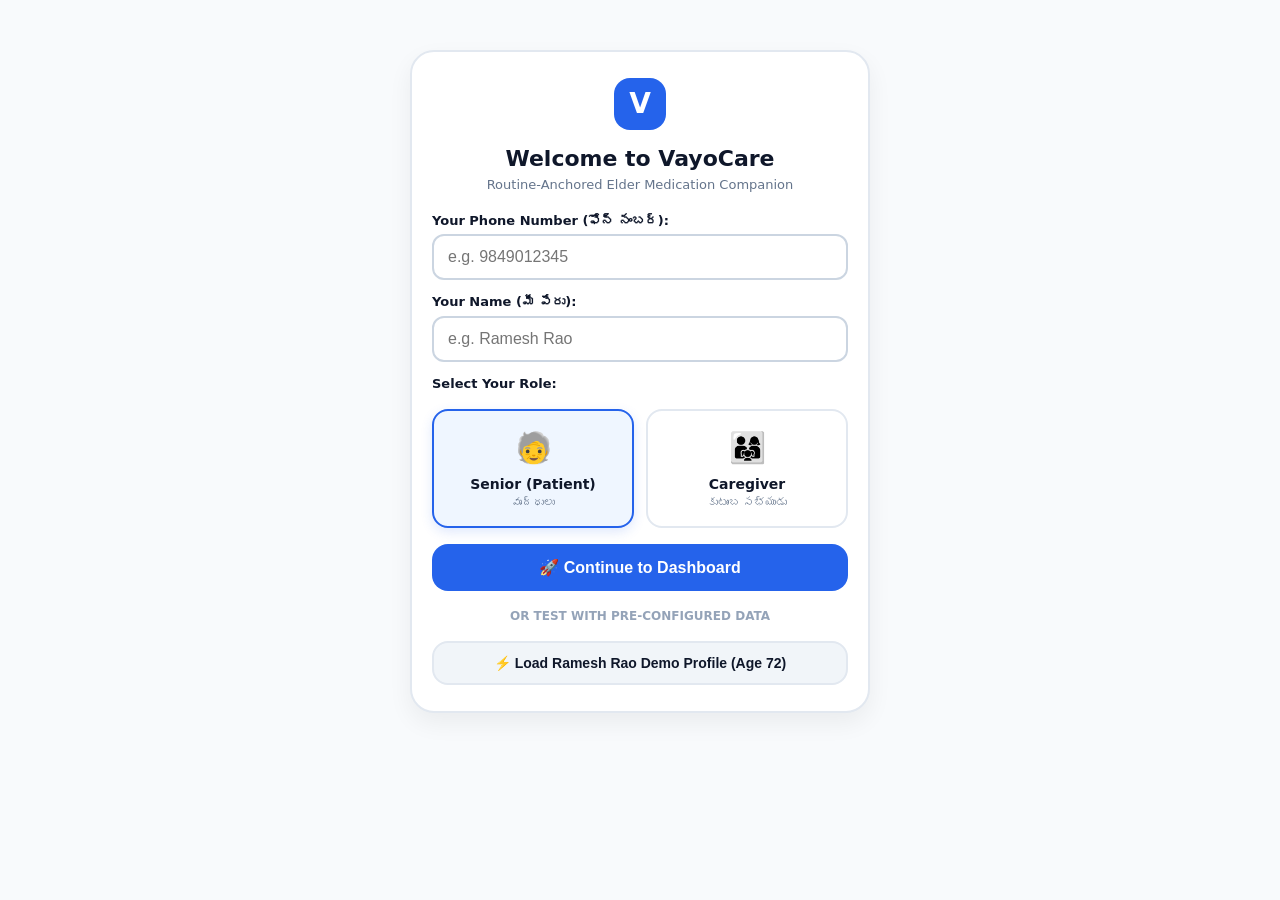
==== commit 1802a333: "Rubric alignment: PBKDF2 hashing, 5-attempt lockout, email engine with scheduler, appointment CRUD &" ====
--- a/static/index.html
+++ b/static/index.html
@@ -52,28 +52,31 @@
 </head>
 <body>
 
+  <!-- Accessible Skip Link for Keyboard Navigation -->
+  <a href="#main-content" class="skip-link">Skip to main content</a>
+
   <!-- ==================== LOGIN / ONBOARDING SCREEN ==================== -->
-  <div id="loginOverlay" class="login-overlay">
+  <div id="loginOverlay" class="login-overlay" role="dialog" aria-modal="true" aria-labelledby="loginTitle">
     <div class="login-card">
       <div style="width: 52px; height: 52px; border-radius: 16px; background: #2563EB; color: white; display: flex; align-items: center; justify-content: center; font-size: 28px; font-weight: bold; margin: 0 auto 12px;">V</div>
-      <h2 style="font-size: 22px; font-weight: 900;">Welcome to VayoCare</h2>
+      <h2 id="loginTitle" style="font-size: 22px; font-weight: 900;">Welcome to VayoCare</h2>
       <p style="font-size: 13px; color: #64748B; margin-bottom: 16px;">Routine-Anchored Elder Medication Companion</p>
 
-      <div style="text-align: left; margin-bottom: 6px; font-weight: 700; font-size: 13px;">Your Phone Number (ఫోన్ నంబర్):</div>
-      <input type="tel" id="authPhone" class="input-box" placeholder="e.g. 9849012345">
-
-      <div style="text-align: left; margin-bottom: 6px; font-weight: 700; font-size: 13px;">Your Name (మీ పేరు):</div>
+      <label for="authPhone" style="display: block; text-align: left; margin-bottom: 4px; font-weight: 700; font-size: 13px;">Your Phone Number (ఫోన్ నంబర్):</label>
+      <input type="tel" id="authPhone" class="input-box" placeholder="e.g. 9849012345" aria-required="true">
+
+      <label for="authName" style="display: block; text-align: left; margin-bottom: 4px; font-weight: 700; font-size: 13px;">Your Name (మీ పేరు):</label>
       <input type="text" id="authName" class="input-box" placeholder="e.g. Ramesh Rao">
 
       <div style="text-align: left; margin-bottom: 6px; font-weight: 700; font-size: 13px;">Select Your Role:</div>
-      <div class="role-grid">
-        <div id="roleSelectPatient" class="role-card selected" onclick="selectRole('patient')">
-          <span style="font-size: 30px;">🧓</span>
+      <div class="role-grid" role="radiogroup" aria-label="Role Selection">
+        <div id="roleSelectPatient" class="role-card selected" onclick="selectRole('patient')" role="radio" aria-checked="true" tabindex="0">
+          <span style="font-size: 30px;" aria-hidden="true">🧓</span>
           <div style="font-weight: 800; font-size: 14px; margin-top: 4px;">Senior (Patient)</div>
           <div style="font-size: 11px; color: #64748B;">వృద్ధులు</div>
         </div>
-        <div id="roleSelectCaregiver" class="role-card" onclick="selectRole('caregiver')">
-          <span style="font-size: 30px;">👨‍👩‍👧</span>
+        <div id="roleSelectCaregiver" class="role-card" onclick="selectRole('caregiver')" role="radio" aria-checked="false" tabindex="0">
+          <span style="font-size: 30px;" aria-hidden="true">👨‍👩‍👧</span>
           <div style="font-weight: 800; font-size: 14px; margin-top: 4px;">Caregiver</div>
           <div style="font-size: 11px; color: #64748B;">కుటుంబ సభ్యుడు</div>
         </div>
@@ -81,7 +84,7 @@
 
       <!-- Caregiver Parent Linking -->
       <div id="caregiverLinkBox" style="display: none; background: #F1F5F9; padding: 12px; border-radius: 12px; margin-bottom: 14px; text-align: left;">
-        <label style="font-size: 12px; font-weight: 800; color: #334155;">Senior Parent's Phone Number (తల్లి/తండ్రి ఫోన్ నంబర్):</label>
+        <label for="authParentPhone" style="font-size: 12px; font-weight: 800; color: #334155;">Senior Parent's Phone Number (తల్లి/తండ్రి ఫోన్ నంబర్):</label>
         <input type="tel" id="authParentPhone" class="input-box" placeholder="e.g. 9849012345" style="margin-top: 4px; margin-bottom: 0;">
       </div>
 
@@ -98,11 +101,11 @@
   </div>
 
   <!-- ==================== CAMERA MODAL ==================== -->
-  <div id="cameraModal" class="camera-modal">
+  <div id="cameraModal" class="camera-modal" role="dialog" aria-modal="true" aria-label="Camera Viewfinder">
     <div class="camera-box">
       <div style="padding: 12px 16px; background: #1E293B; color: white; display: flex; justify-content: space-between; align-items: center;">
         <span style="font-weight: 800; font-size: 15px;">📸 Camera Viewfinder</span>
-        <button onclick="closeCameraModal()" style="background: none; border: none; color: white; font-size: 20px; cursor: pointer;">✕</button>
+        <button onclick="closeCameraModal()" aria-label="Close Camera" style="background: none; border: none; color: white; font-size: 20px; cursor: pointer;">✕</button>
       </div>
       <div style="position: relative; background: #000; min-height: 260px; max-height: 340px; display: flex; align-items: center; justify-content: center;">
         <video id="cameraVideo" autoplay playsinline style="width: 100%; max-height: 340px; object-fit: cover;"></video>
@@ -123,51 +126,61 @@
   <!-- ==================== MAIN HEADER ==================== -->
   <header class="app-header">
     <div class="brand-wrapper">
-      <div class="brand-logo">V</div>
+      <div class="brand-logo" aria-hidden="true">V</div>
       <div>
         <h1 class="brand-title">VayoCare</h1>
         <p class="brand-subtitle" id="userStatusTag">Senior Mode</p>
       </div>
     </div>
     <div style="display: flex; align-items: center; gap: 6px;">
+      <!-- Accessibility Toggles -->
+      <button onclick="toggleLargeText()" aria-label="Toggle larger font size" class="btn-pill" style="font-size: 12px; font-weight: 800; padding: 5px 8px;">A+</button>
+      <button onclick="toggleHighContrast()" aria-label="Toggle high contrast accessibility mode" class="btn-pill" style="font-size: 12px; font-weight: 800; padding: 5px 8px;">🌓</button>
       <button onclick="logoutUser()" class="btn-pill" style="font-size: 11px; padding: 5px 8px; background: #F1F5F9; border: 1px solid #CBD5E1;">Switch User</button>
-      <div class="lang-selector-group">
-        <button class="lang-btn active" data-lang="en" onclick="setAppLanguage('en')">EN</button>
-        <button class="lang-btn" data-lang="hi" onclick="setAppLanguage('hi')">हिंदी</button>
-        <button class="lang-btn" data-lang="te" onclick="setAppLanguage('te')">తెలుగు</button>
+      <div class="lang-selector-group" role="group" aria-label="Language Selector">
+        <button class="lang-btn active" data-lang="en" onclick="setAppLanguage('en')" aria-label="Switch to English">EN</button>
+        <button class="lang-btn" data-lang="hi" onclick="setAppLanguage('hi')" aria-label="Switch to Hindi">हिंदी</button>
+        <button class="lang-btn" data-lang="te" onclick="setAppLanguage('te')" aria-label="Switch to Telugu">తెలుగు</button>
       </div>
     </div>
   </header>
 
-  <main class="container">
+  <main class="container" id="main-content">
 
     <!-- ==================== 1. SENIOR VIEW ONLY ==================== -->
     <div id="seniorSection">
       
+      <!-- Pending Elder Approvals Banner -->
+      <div id="elderConsentBanner" style="display: none; background: #FFFBEB; border: 2px solid #F59E0B; border-radius: 16px; padding: 14px; margin-bottom: 16px;">
+        <h4 style="color: #B45309; font-weight: 800; font-size: 15px; margin-bottom: 4px;">⚠️ Pending Medication Approval</h4>
+        <p style="font-size: 13px; color: #92400E; margin-bottom: 8px;">Your caregiver proposed a new medication. Do you approve adding it to your schedule?</p>
+        <div id="pendingMedsList"></div>
+      </div>
+
       <!-- Tab 1: Home (Clean time-anchored companion) -->
-      <section id="senior-home" class="tab-content active">
+      <section id="senior-home" class="tab-content active" aria-label="Senior Home Dashboard">
         <div class="elder-card">
           <div class="hero-badge" id="heroPillLabel">
             💊 Afternoon Medicine
           </div>
           
-          <div class="companion-bubble" id="companionSpeechBubble" style="font-size: 18px; line-height: 1.5; text-align: center; border-left: none; background: #F0FDF4; color: #166534; border: 2px solid #BBF7D0; padding: 16px;">
+          <div class="companion-bubble" id="companionSpeechBubble" role="status" aria-live="polite" style="font-size: 18px; line-height: 1.5; text-align: center; border-left: none; background: #F0FDF4; color: #166534; border: 2px solid #BBF7D0; padding: 16px;">
             "Good afternoon Ramesh Rao! Have you finished your lunch? Did you take your medicine?"
           </div>
 
           <div class="mic-wrapper" style="margin: 16px auto 10px;">
-            <button id="micBtn" class="btn-mic" onclick="toggleVoiceInput()" aria-label="Tap to speak">🎙️</button>
+            <button id="micBtn" class="btn-mic" onclick="toggleVoiceInput()" aria-label="Tap to speak into microphone">🎙️</button>
             <p class="mic-hint" id="i18n-micHint" style="font-size: 16px; margin-top: 8px;">Tap to Speak to Companion</p>
-            <span class="voice-status-pill" id="voiceStatusPill">Ready • Microphones Active</span>
+            <span class="voice-status-pill" id="voiceStatusPill" role="status" aria-live="polite">Ready • Microphones Active</span>
           </div>
 
           <div class="action-grid">
-            <button class="action-btn btn-yes" onclick="submitQuickDose('taken')">
-              <span style="font-size: 24px;">✅</span>
+            <button class="action-btn btn-yes" onclick="submitQuickDose('taken')" aria-label="Confirm dose taken">
+              <span style="font-size: 24px;" aria-hidden="true">✅</span>
               <span id="i18n-btnTaken">Yes, Taken<br><small style="font-size:11px; font-weight:600;">(Confirmed)</small></span>
             </button>
-            <button class="action-btn btn-no" onclick="submitQuickDose('skipped')">
-              <span style="font-size: 24px;">⏰</span>
+            <button class="action-btn btn-no" onclick="submitQuickDose('skipped')" aria-label="Delay or skip dose">
+              <span style="font-size: 24px;" aria-hidden="true">⏰</span>
               <span id="i18n-btnLater">Take Later<br><small style="font-size:11px; font-weight:600;">(Remind Soon)</small></span>
             </button>
           </div>
@@ -177,11 +190,11 @@
           <h3 style="font-size: 18px; font-weight: 800;" id="i18n-todayMedsHeading">Today's Essential Medicines</h3>
           <span class="user-tag" id="doseCountBadge">Active Doses</span>
         </div>
-        <div id="seniorMedList"></div>
+        <div id="seniorMedList" role="region" aria-label="Daily Medication List"></div>
       </section>
 
       <!-- Tab 2: Senior Routine (Speak or View) -->
-      <section id="senior-routine" class="tab-content">
+      <section id="senior-routine" class="tab-content" aria-label="Daily Routine">
         <div class="card">
           <h2 style="font-size: 20px; font-weight: 800; margin-bottom: 6px;">🗣️ Daily Meal Routine</h2>
           <p style="font-size: 13px; color: #64748B; margin-bottom: 14px;">
@@ -190,10 +203,11 @@
 
           <div style="background: #F1F5F9; padding: 14px; border-radius: 14px; margin-bottom: 14px;">
             <div style="display: flex; gap: 8px; margin-bottom: 10px;">
-              <button class="btn-primary" onclick="startRoutineVoiceInput()" style="flex: 1; padding: 10px; font-size: 14px;">
+              <button class="btn-primary" onclick="startRoutineVoiceInput()" aria-label="Speak your daily meal schedule" style="flex: 1; padding: 10px; font-size: 14px;">
                 🎙️ Speak Daily Routine
               </button>
             </div>
+            <label for="voiceRoutineInput" style="display: block; font-size: 12px; font-weight: 700; color: #475569; margin-bottom: 4px;">Transcript / Edit Routine:</label>
             <textarea id="voiceRoutineInput" rows="2" style="width: 100%; border: 1px solid #CBD5E1; border-radius: 10px; padding: 10px; font-size: 14px;">I wake up at 7:30, eat breakfast at 9:00, lunch at 1:30, and dinner at 8:30.</textarea>
             <button class="btn-secondary" onclick="parseVoiceRoutine()" style="margin-top: 8px; width: 100%; padding: 10px; font-size: 14px;">
               ⚡ Save Routine
@@ -204,16 +218,16 @@
       </section>
 
       <!-- Tab 3: Emergency QR Pass -->
-      <section id="senior-emergency" class="tab-content">
+      <section id="senior-emergency" class="tab-content" aria-label="Emergency Doctor Pass">
         <div class="card" style="text-align: center;">
-          <span style="font-size: 32px;">🚨</span>
+          <span style="font-size: 32px;" aria-hidden="true">🚨</span>
           <h2 style="font-size: 20px; font-weight: 800; margin-top: 4px;">Zero-App Emergency QR Pass</h2>
           <p style="font-size: 13px; color: #64748B; margin: 6px 0 14px;">
             Show this QR to any doctor or paramedic. Scanning it opens your medical emergency brief directly in their browser — no app install needed!
           </p>
 
           <div class="qr-image-wrapper">
-            <img id="emergencyQrImg" src="" alt="Emergency QR Code" style="max-width: 220px; margin: 0 auto; display: block;">
+            <img id="emergencyQrImg" src="" alt="High contrast scannable QR code for doctor medical access" style="max-width: 220px; margin: 0 auto; display: block;">
           </div>
 
           <a id="doctorDirectLink" href="/emergency/p_ramesh_72" target="_blank" class="btn-primary" style="text-decoration: none; margin-top: 14px; display: block; padding: 14px;">
@@ -227,15 +241,15 @@
     <!-- ==================== 2. CAREGIVER VIEW ONLY ==================== -->
     <div id="caregiverSection" style="display: none;">
 
-      <!-- Tab 1: Caregiver Hub (Overview & Adherence) -->
-      <section id="cg-hub" class="tab-content active">
+      <!-- Tab 1: Caregiver Hub (Overview, Adherence, Appointments, Insights) -->
+      <section id="cg-hub" class="tab-content active" aria-label="Caregiver Hub">
         <div class="card">
           <div style="display: flex; justify-content: space-between; align-items: center; margin-bottom: 12px;">
             <div>
               <h2 style="font-size: 20px; font-weight: 800;">Caregiver Command Hub</h2>
               <p style="font-size: 13px; color: #64748B;" id="cgManagedSeniorText">Linked Senior: Ramesh Rao (9849012345)</p>
             </div>
-            <span style="font-size: 26px;">👨‍👩‍👧</span>
+            <span style="font-size: 26px;" aria-hidden="true">👨‍👩‍👧</span>
           </div>
 
           <!-- Weekly Adherence Grid -->
@@ -255,6 +269,15 @@
             Weekly Adherence Rate: 92% • 0 Missed Critical Doses
           </div>
 
+          <!-- Adherence Insights Card -->
+          <div id="adherenceInsightsBox" style="background: #F0F9FF; border: 1px solid #BAE6FD; border-radius: 14px; padding: 14px; margin-bottom: 16px;">
+            <h4 style="font-size: 14px; font-weight: 800; color: #0369A1; margin-bottom: 4px;">📊 AI Adherence & Pattern Insights</h4>
+            <div id="insightsContent" style="font-size: 13px; color: #0C4A6E; line-height: 1.5;">
+              7-Day Adherence: <strong>92%</strong> | 30-Day Adherence: <strong>89%</strong><br>
+              💡 <em>Consistent adherence across all daily meal anchors.</em>
+            </div>
+          </div>
+
           <!-- Refill Runway Card -->
           <div style="background: #FEF2F2; border-left: 5px solid #EF4444; padding: 12px; border-radius: 12px; margin-bottom: 16px;">
             <div style="font-weight: 800; color: #991B1B; font-size: 14px;">⚠️ Refill Alert (Runway: 2 Days)</div>
@@ -263,17 +286,48 @@
             </div>
           </div>
 
-          <!-- Add Medicine to Senior -->
+          <!-- Appointments Section -->
           <div style="background: #F8FAFC; border: 1px solid #E2E8F0; border-radius: 14px; padding: 14px; margin-bottom: 16px;">
-            <h4 style="font-size: 14px; font-weight: 800; margin-bottom: 8px;">➕ Add Medicine for Senior</h4>
+            <div style="display: flex; justify-content: space-between; align-items: center; margin-bottom: 8px;">
+              <h4 style="font-size: 14px; font-weight: 800;">📅 Doctor Appointments</h4>
+              <button onclick="toggleAppointmentForm()" class="btn-pill" style="font-size: 11px;">+ New Appt</button>
+            </div>
+            
+            <div id="newApptForm" style="display: none; background: white; border: 1px solid #CBD5E1; border-radius: 10px; padding: 10px; margin-bottom: 10px;">
+              <label for="apptDocName" style="font-size: 11px; font-weight: 700; display: block;">Doctor Name:</label>
+              <input type="text" id="apptDocName" placeholder="e.g. Dr. K. S. Murthy" class="input-box" style="margin-bottom: 6px; font-size: 13px; padding: 8px;">
+              <label for="apptSpecialty" style="font-size: 11px; font-weight: 700; display: block;">Specialty & Hospital:</label>
+              <input type="text" id="apptSpecialty" placeholder="e.g. Cardiologist, Care Hospitals" class="input-box" style="margin-bottom: 6px; font-size: 13px; padding: 8px;">
+              <div style="display: grid; grid-template-columns: 1fr 1fr; gap: 6px;">
+                <div>
+                  <label for="apptDate" style="font-size: 11px; font-weight: 700; display: block;">Date:</label>
+                  <input type="date" id="apptDate" class="input-box" style="margin-bottom: 6px; font-size: 13px; padding: 8px;">
+                </div>
+                <div>
+                  <label for="apptTime" style="font-size: 11px; font-weight: 700; display: block;">Time:</label>
+                  <input type="time" id="apptTime" class="input-box" style="margin-bottom: 6px; font-size: 13px; padding: 8px;" value="10:00">
+                </div>
+              </div>
+              <button class="btn-primary" onclick="submitNewAppointment()" style="width: 100%; padding: 8px; font-size: 13px;">Save Appointment & Schedule Email</button>
+            </div>
+
+            <div id="appointmentsListFeed"></div>
+          </div>
+
+          <!-- Add Medicine to Senior (Consent-Aware) -->
+          <div style="background: #F8FAFC; border: 1px solid #E2E8F0; border-radius: 14px; padding: 14px; margin-bottom: 16px;">
+            <h4 style="font-size: 14px; font-weight: 800; margin-bottom: 4px;">➕ Add Medicine Proposal</h4>
+            <p style="font-size: 12px; color: #64748B; margin-bottom: 8px;">Proposed medicines require senior confirmation on their device.</p>
+            <label for="newMedNameInput" style="display: block; font-size: 11px; font-weight: 700; color: #475569; margin-bottom: 2px;">Medicine Name:</label>
             <input type="text" id="newMedNameInput" placeholder="e.g. Thyroid Tablet (Eltroxin 50)" class="input-box" style="margin-bottom: 8px; font-size: 14px;">
+            <label for="newMedAnchorInput" style="display: block; font-size: 11px; font-weight: 700; color: #475569; margin-bottom: 2px;">Meal Timing Anchor:</label>
             <select id="newMedAnchorInput" class="input-box" style="margin-bottom: 8px; font-size: 14px;">
               <option value="breakfast">🌅 Breakfast (Morning)</option>
               <option value="lunch">☀️ Lunch (Afternoon)</option>
               <option value="dinner">🌙 Dinner (Night)</option>
             </select>
             <button class="btn-primary" onclick="submitNewMedication()" style="width: 100%; padding: 10px; font-size: 14px;">
-              Save Medicine
+              Propose Medicine to Senior
             </button>
           </div>
 
@@ -283,19 +337,20 @@
             <p style="font-size: 12px; color: #64748B; margin-bottom: 8px;">
               This loving reminder plays on their phone when it's time for their dose.
             </p>
+            <label for="caregiverVoiceMsgInput" style="display: block; font-size: 11px; font-weight: 700; color: #475569; margin-bottom: 2px;">Message:</label>
             <input type="text" id="caregiverVoiceMsgInput" placeholder="e.g. Dad, remember to take your afternoon tablet after lunch." class="input-box" style="margin-bottom: 8px; font-size: 14px;">
             <button class="btn-primary" onclick="submitCaregiverVoiceNote()" style="width: 100%; padding: 10px; font-size: 14px;">
               💌 Save Personal Voice Reminder
             </button>
           </div>
 
-          <h3 style="font-size: 15px; font-weight: 800; margin: 14px 0 8px;">Alerts Log Feed</h3>
-          <div id="alertsLogFeed"></div>
+          <h3 style="font-size: 15px; font-weight: 800; margin: 14px 0 8px;">Activity Audit Log</h3>
+          <div id="activityLogFeed"></div>
         </div>
       </section>
 
       <!-- Tab 2: Prescription vs Strip Audit (Camera + AI) -->
-      <section id="cg-audit" class="tab-content">
+      <section id="cg-audit" class="tab-content" aria-label="Prescription AI Audit">
         <div class="card">
           <h2 style="font-size: 20px; font-weight: 800; margin-bottom: 4px;">🔍 Prescription vs Strip AI Audit</h2>
           <p style="font-size: 13px; color: #64748B; margin-bottom: 14px;">
@@ -313,15 +368,15 @@
 
           <div style="background: #F1F5F9; padding: 12px; border-radius: 12px; margin-bottom: 12px;">
             <div id="rxPhotoPreviewBox" style="display: none; margin-bottom: 8px;">
-              <img id="auditRxPhotoImg" style="width: 100%; max-height: 120px; object-fit: contain; border-radius: 8px;" alt="Rx Photo">
-            </div>
-            <label style="font-size: 12px; font-weight: 700; color: #334155;">Prescription Details:</label>
+              <img id="auditRxPhotoImg" style="width: 100%; max-height: 120px; object-fit: contain; border-radius: 8px;" alt="Captured doctor paper prescription photograph">
+            </div>
+            <label for="auditRxInput" style="font-size: 12px; font-weight: 700; color: #334155; display: block; margin-bottom: 2px;">Prescription Details:</label>
             <textarea id="auditRxInput" rows="2" style="width: 100%; border: 1px solid #CBD5E1; border-radius: 8px; padding: 8px; font-size: 13px; box-sizing: border-box;">Rx: Tab Telmikem 40 (BP) 1-0-0, Tab Glycomet 500 (Sugar) 1-0-1, Tab Ecosprin 75 0-1-0. Review in 30 days.</textarea>
 
             <div id="stripPhotoPreviewBox" style="display: none; margin: 8px 0;">
-              <img id="auditStripPhotoImg" style="width: 100%; max-height: 120px; object-fit: contain; border-radius: 8px;" alt="Strip Photo">
-            </div>
-            <label style="font-size: 12px; font-weight: 700; color: #334155; margin-top: 6px; display: block;">Chemist Strips Bought:</label>
+              <img id="auditStripPhotoImg" style="width: 100%; max-height: 120px; object-fit: contain; border-radius: 8px;" alt="Captured chemist medicine blister strips photograph">
+            </div>
+            <label for="auditStripInput" style="font-size: 12px; font-weight: 700; color: #334155; margin-top: 6px; display: block; margin-bottom: 2px;">Chemist Strips Bought:</label>
             <textarea id="auditStripInput" rows="2" style="width: 100%; border: 1px solid #CBD5E1; border-radius: 8px; padding: 8px; font-size: 13px; box-sizing: border-box;">Chemist Strips: Telmikem 40 (10 tabs), Glycomet 500 (10 tabs). (Ecosprin not given).</textarea>
           </div>
 
@@ -345,32 +400,32 @@
   </main>
 
   <!-- ==================== ROLE-SPECIFIC BOTTOM NAVIGATION ==================== -->
-  <nav class="bottom-nav" id="seniorNav">
-    <button class="nav-item active" onclick="switchSeniorTab('home')">
-      <span class="nav-icon">🏠</span>
+  <nav class="bottom-nav" id="seniorNav" role="navigation" aria-label="Senior Primary Navigation">
+    <button class="nav-item active" onclick="switchSeniorTab('home')" aria-label="Navigate to Home">
+      <span class="nav-icon" aria-hidden="true">🏠</span>
       <span id="navHomeText">Home</span>
     </button>
-    <button class="nav-item" onclick="switchSeniorTab('routine')">
-      <span class="nav-icon">🗓️</span>
+    <button class="nav-item" onclick="switchSeniorTab('routine')" aria-label="Navigate to Daily Routine">
+      <span class="nav-icon" aria-hidden="true">🗓️</span>
       <span id="navRoutineText">Routine</span>
     </button>
-    <button class="nav-item" onclick="switchSeniorTab('emergency')">
-      <span class="nav-icon">🚨</span>
+    <button class="nav-item" onclick="switchSeniorTab('emergency')" aria-label="Navigate to Emergency QR Code">
+      <span class="nav-icon" aria-hidden="true">🚨</span>
       <span id="navEmergencyText">Emergency QR</span>
     </button>
   </nav>
 
-  <nav class="bottom-nav" id="caregiverNav" style="display: none;">
-    <button class="nav-item active" onclick="switchCaregiverTab('hub')">
-      <span class="nav-icon">📊</span>
+  <nav class="bottom-nav" id="caregiverNav" style="display: none;" role="navigation" aria-label="Caregiver Primary Navigation">
+    <button class="nav-item active" onclick="switchCaregiverTab('hub')" aria-label="Navigate to Caregiver Hub">
+      <span class="nav-icon" aria-hidden="true">📊</span>
       <span>Caregiver Hub</span>
     </button>
-    <button class="nav-item" onclick="switchCaregiverTab('audit')">
-      <span class="nav-icon">🔍</span>
+    <button class="nav-item" onclick="switchCaregiverTab('audit')" aria-label="Navigate to AI Prescription Audit">
+      <span class="nav-icon" aria-hidden="true">🔍</span>
       <span>AI Audit</span>
     </button>
-    <button class="nav-item" onclick="openDoctorViewDirect()">
-      <span class="nav-icon">🚨</span>
+    <button class="nav-item" onclick="openDoctorViewDirect()" aria-label="Open Patient Emergency Medical Brief">
+      <span class="nav-icon" aria-hidden="true">🚨</span>
       <span>Patient QR</span>
     </button>
   </nav>
--- a/static/css/style.css
+++ b/static/css/style.css
@@ -1,3 +1,68 @@
+/* Skip Link for Keyboard Accessibility */
+.skip-link {
+  position: absolute;
+  top: -60px;
+  left: 10px;
+  background: #1D4ED8;
+  color: #FFFFFF;
+  padding: 10px 18px;
+  border-radius: 8px;
+  z-index: 10000;
+  font-weight: 800;
+  text-decoration: none;
+  transition: top 0.2s ease;
+}
+.skip-link:focus {
+  top: 10px;
+}
+
+/* High Contrast Mode */
+body.high-contrast {
+  background-color: #000000 !important;
+  color: #FFFFFF !important;
+}
+body.high-contrast .card,
+body.high-contrast .elder-card,
+body.high-contrast .app-header {
+  background-color: #121212 !important;
+  border-color: #FFFFFF !important;
+  color: #FFFFFF !important;
+}
+body.high-contrast .brand-title,
+body.high-contrast h1, body.high-contrast h2, body.high-contrast h3,
+body.high-contrast p, body.high-contrast span {
+  color: #FFFFFF !important;
+}
+body.high-contrast .btn-primary {
+  background: #FBBF24 !important;
+  color: #000000 !important;
+  border: 2px solid #FFFFFF !important;
+}
+
+/* Large Text Mode */
+body.large-text {
+  font-size: 22px !important;
+}
+body.large-text .brand-title { font-size: 28px !important; }
+body.large-text .hero-badge { font-size: 22px !important; }
+body.large-text .action-btn { font-size: 22px !important; }
+
+/* Accessible Focus Rings */
+a:focus-visible, button:focus-visible, input:focus-visible, select:focus-visible, textarea:focus-visible {
+  outline: 3px solid #2563EB !important;
+  outline-offset: 3px !important;
+}
+
+/* Reduced Motion Support */
+@media (prefers-reduced-motion: reduce) {
+  *, *::before, *::after {
+    animation-duration: 0.01ms !important;
+    animation-iteration-count: 1 !important;
+    transition-duration: 0.01ms !important;
+    scroll-behavior: auto !important;
+  }
+}
+
 :root {
   --primary: #2563EB;
   --primary-hover: #1D4ED8;
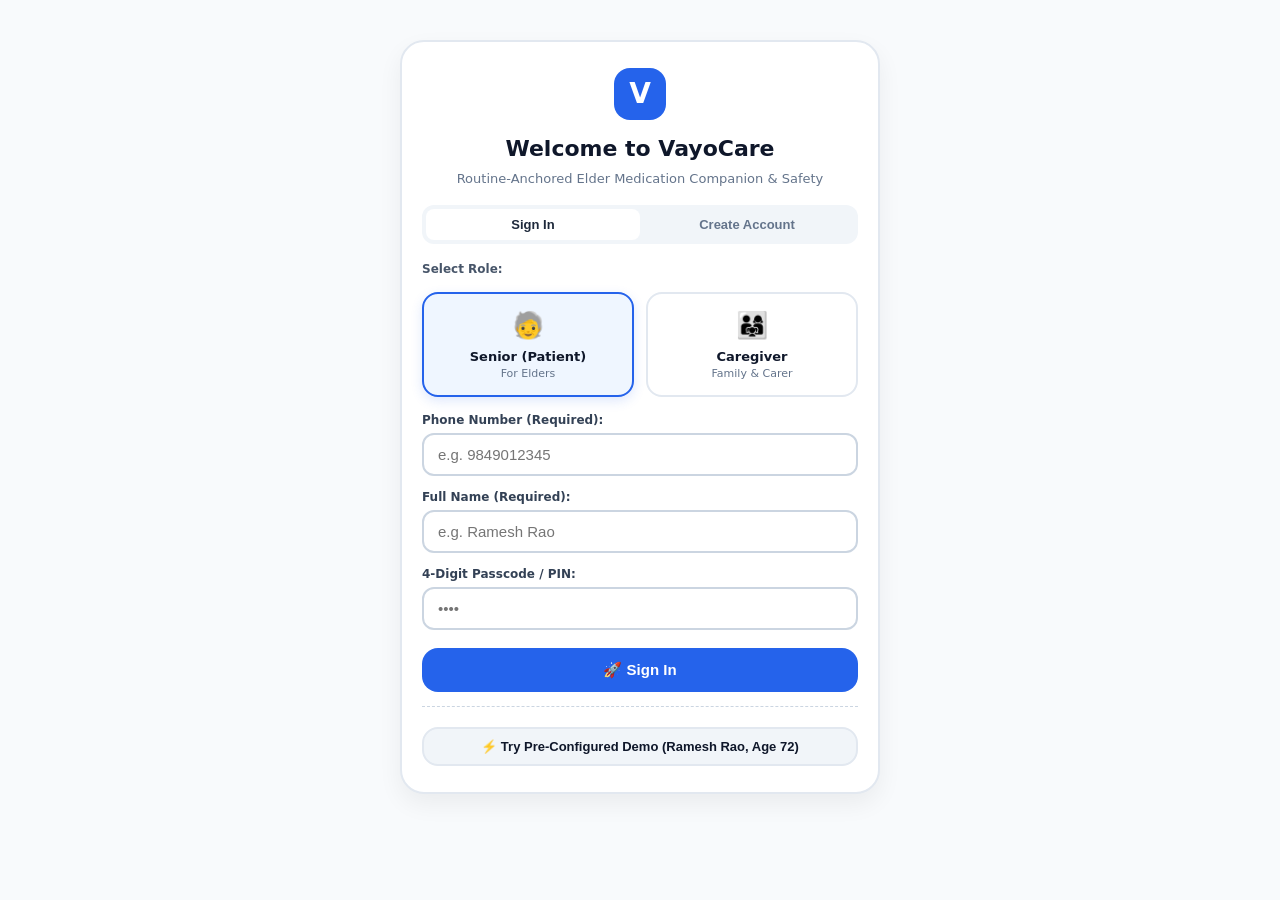
==== commit e7766c6d: "Final Polish: Full frontend PWA rewrite with JWT Bearer tokens, conversational onboarding, 5 senior " ====
--- a/static/index.html
+++ b/static/index.html
@@ -14,19 +14,19 @@
       overflow-y: auto; padding: 20px 16px; display: none;
     }
     .login-card {
-      max-width: 460px; margin: 30px auto; background: white;
+      max-width: 480px; margin: 20px auto; background: white;
       border: 2px solid #E2E8F0; border-radius: 24px; padding: 26px 20px;
       box-shadow: 0 10px 25px rgba(0,0,0,0.06); text-align: center;
     }
-    .role-grid { display: grid; grid-template-columns: 1fr 1fr; gap: 12px; margin: 16px 0; }
+    .role-grid { display: grid; grid-template-columns: 1fr 1fr; gap: 12px; margin: 14px 0; }
     .role-card {
-      border: 2px solid #E2E8F0; border-radius: 16px; padding: 14px 10px;
+      border: 2px solid #E2E8F0; border-radius: 16px; padding: 12px 10px;
       cursor: pointer; transition: all 0.2s;
     }
     .role-card.selected {
       border-color: #2563EB; background: #EFF6FF; box-shadow: 0 4px 12px rgba(37,99,235,0.15);
     }
-    .input-box { width: 100%; border: 2px solid #CBD5E1; border-radius: 12px; padding: 12px 14px; font-size: 16px; margin-bottom: 12px; box-sizing: border-box; }
+    .input-box { width: 100%; border: 2px solid #CBD5E1; border-radius: 12px; padding: 11px 14px; font-size: 15px; margin-bottom: 12px; box-sizing: border-box; }
     .camera-modal {
       display: none; position: fixed; inset: 0; background: rgba(0,0,0,0.88); z-index: 2000;
       flex-direction: column; align-items: center; justify-content: center; padding: 16px;
@@ -38,92 +38,125 @@
     }
     .hero-badge {
       display: inline-block; background: #EFF6FF; color: #1D4ED8; border: 2px solid #93C5FD;
-      padding: 6px 16px; border-radius: 20px; font-size: 17px; font-weight: 800; margin-bottom: 12px;
+      padding: 6px 16px; border-radius: 20px; font-size: 16px; font-weight: 800; margin-bottom: 12px;
     }
     .action-grid { display: grid; grid-template-columns: 1fr 1fr; gap: 12px; margin-top: 16px; }
     .action-btn {
-      padding: 16px 10px; border-radius: 16px; border: none; font-size: 17px; font-weight: 800;
+      padding: 16px 10px; border-radius: 16px; border: none; font-size: 16px; font-weight: 800;
       cursor: pointer; display: flex; flex-direction: column; align-items: center; justify-content: center; gap: 4px;
     }
     .btn-yes { background: #10B981; color: white; box-shadow: 0 4px 12px rgba(16,185,129,0.3); }
     .btn-no { background: #F1F5F9; color: #334155; border: 2px solid #CBD5E1; }
     .user-tag { background: #EFF6FF; color: #1E40AF; padding: 4px 10px; border-radius: 8px; font-size: 12px; font-weight: 800; }
+    .onboarding-chat-box { max-height: 280px; overflow-y: auto; text-align: left; background: #F8FAFC; border: 1px solid #E2E8F0; border-radius: 16px; padding: 14px; margin-bottom: 14px; }
+    .chat-bubble-agent { background: #EFF6FF; border: 1px solid #BFDBFE; color: #1E3A8A; padding: 10px 14px; border-radius: 14px; margin-bottom: 10px; font-size: 14px; line-height: 1.4; }
+    .chat-bubble-user { background: #10B981; color: white; padding: 10px 14px; border-radius: 14px; margin-bottom: 10px; font-size: 14px; line-height: 1.4; margin-left: 20%; text-align: right; }
+    .tab-nav { display: flex; background: white; border-top: 1px solid #E2E8F0; position: fixed; bottom: 0; left: 0; right: 0; z-index: 900; justify-content: space-around; padding: 6px 0; }
+    .tab-btn { background: none; border: none; display: flex; flex-direction: column; align-items: center; font-size: 11px; font-weight: 700; color: #64748B; cursor: pointer; padding: 4px 8px; }
+    .tab-btn.active { color: #2563EB; }
+    .card-box { background: white; border: 1px solid #E2E8F0; border-radius: 20px; padding: 18px 16px; margin-bottom: 16px; box-shadow: 0 4px 12px rgba(0,0,0,0.03); }
   </style>
 </head>
 <body>
 
-  <!-- Accessible Skip Link for Keyboard Navigation -->
+  <!-- Accessible Skip Link -->
   <a href="#main-content" class="skip-link">Skip to main content</a>
 
-  <!-- ==================== LOGIN / ONBOARDING SCREEN ==================== -->
+  <!-- ==================== AUTH & REGISTRATION SCREEN ==================== -->
   <div id="loginOverlay" class="login-overlay" role="dialog" aria-modal="true" aria-labelledby="loginTitle">
     <div class="login-card">
       <div style="width: 52px; height: 52px; border-radius: 16px; background: #2563EB; color: white; display: flex; align-items: center; justify-content: center; font-size: 28px; font-weight: bold; margin: 0 auto 12px;">V</div>
-      <h2 id="loginTitle" style="font-size: 22px; font-weight: 900;">Welcome to VayoCare</h2>
-      <p style="font-size: 13px; color: #64748B; margin-bottom: 16px;">Routine-Anchored Elder Medication Companion</p>
-
-      <label for="authPhone" style="display: block; text-align: left; margin-bottom: 4px; font-weight: 700; font-size: 13px;">Your Phone Number (ఫోన్ నంబర్):</label>
-      <input type="tel" id="authPhone" class="input-box" placeholder="e.g. 9849012345" aria-required="true">
-
-      <label for="authName" style="display: block; text-align: left; margin-bottom: 4px; font-weight: 700; font-size: 13px;">Your Name (మీ పేరు):</label>
-      <input type="text" id="authName" class="input-box" placeholder="e.g. Ramesh Rao">
-
-      <div style="text-align: left; margin-bottom: 6px; font-weight: 700; font-size: 13px;">Select Your Role:</div>
+      <h2 id="loginTitle" style="font-size: 22px; font-weight: 900; margin-bottom: 4px;">Welcome to VayoCare</h2>
+      <p style="font-size: 13px; color: #64748B; margin-bottom: 16px;">Routine-Anchored Elder Medication Companion & Safety</p>
+
+      <!-- Auth Mode Switcher -->
+      <div style="display: flex; background: #F1F5F9; border-radius: 12px; padding: 4px; margin-bottom: 16px;">
+        <button id="authTabLogin" onclick="setAuthMode('login')" style="flex: 1; padding: 8px; border: none; border-radius: 8px; font-weight: 800; font-size: 13px; background: white; color: #1E293B; cursor: pointer;">Sign In</button>
+        <button id="authTabRegister" onclick="setAuthMode('register')" style="flex: 1; padding: 8px; border: none; border-radius: 8px; font-weight: 800; font-size: 13px; background: none; color: #64748B; cursor: pointer;">Create Account</button>
+      </div>
+
+      <!-- Role Selection -->
+      <div style="text-align: left; margin-bottom: 4px; font-weight: 700; font-size: 12px; color: #475569;">Select Role:</div>
       <div class="role-grid" role="radiogroup" aria-label="Role Selection">
         <div id="roleSelectPatient" class="role-card selected" onclick="selectRole('patient')" role="radio" aria-checked="true" tabindex="0">
-          <span style="font-size: 30px;" aria-hidden="true">🧓</span>
-          <div style="font-weight: 800; font-size: 14px; margin-top: 4px;">Senior (Patient)</div>
-          <div style="font-size: 11px; color: #64748B;">వృద్ధులు</div>
+          <span style="font-size: 26px;" aria-hidden="true">🧓</span>
+          <div style="font-weight: 800; font-size: 13px; margin-top: 2px;">Senior (Patient)</div>
+          <div style="font-size: 11px; color: #64748B;">For Elders</div>
         </div>
         <div id="roleSelectCaregiver" class="role-card" onclick="selectRole('caregiver')" role="radio" aria-checked="false" tabindex="0">
-          <span style="font-size: 30px;" aria-hidden="true">👨‍👩‍👧</span>
-          <div style="font-weight: 800; font-size: 14px; margin-top: 4px;">Caregiver</div>
-          <div style="font-size: 11px; color: #64748B;">కుటుంబ సభ్యుడు</div>
-        </div>
-      </div>
-
-      <!-- Caregiver Parent Linking -->
-      <div id="caregiverLinkBox" style="display: none; background: #F1F5F9; padding: 12px; border-radius: 12px; margin-bottom: 14px; text-align: left;">
-        <label for="authParentPhone" style="font-size: 12px; font-weight: 800; color: #334155;">Senior Parent's Phone Number (తల్లి/తండ్రి ఫోన్ నంబర్):</label>
-        <input type="tel" id="authParentPhone" class="input-box" placeholder="e.g. 9849012345" style="margin-top: 4px; margin-bottom: 0;">
-      </div>
-
-      <button class="btn-primary" onclick="handleAuthSubmit()" style="width: 100%; padding: 14px; font-size: 16px;">
-        🚀 Continue to Dashboard
+          <span style="font-size: 26px;" aria-hidden="true">👨‍👩‍👧</span>
+          <div style="font-weight: 800; font-size: 13px; margin-top: 2px;">Caregiver</div>
+          <div style="font-size: 11px; color: #64748B;">Family & Carer</div>
+        </div>
+      </div>
+
+      <!-- Form Inputs -->
+      <div style="text-align: left;">
+        <label for="authPhone" style="display: block; margin-bottom: 4px; font-weight: 700; font-size: 12px; color: #334155;">Phone Number (Required):</label>
+        <input type="tel" id="authPhone" class="input-box" placeholder="e.g. 9849012345" required>
+
+        <label for="authName" style="display: block; margin-bottom: 4px; font-weight: 700; font-size: 12px; color: #334155;">Full Name (Required):</label>
+        <input type="text" id="authName" class="input-box" placeholder="e.g. Ramesh Rao" required>
+
+        <div id="registerFields" style="display: none;">
+          <div id="patientRegisterFields" style="display: grid; grid-template-columns: 1fr 1fr; gap: 10px;">
+            <div>
+              <label for="authAge" style="display: block; margin-bottom: 4px; font-weight: 700; font-size: 12px; color: #334155;">Age:</label>
+              <input type="number" id="authAge" class="input-box" placeholder="e.g. 72">
+            </div>
+            <div>
+              <label for="authGender" style="display: block; margin-bottom: 4px; font-weight: 700; font-size: 12px; color: #334155;">Gender:</label>
+              <select id="authGender" class="input-box">
+                <option value="Male">Male</option>
+                <option value="Female">Female</option>
+                <option value="Other">Other</option>
+              </select>
+            </div>
+          </div>
+
+          <div id="caregiverRegisterFields" style="display: none;">
+            <label for="authEmail" style="display: block; margin-bottom: 4px; font-weight: 700; font-size: 12px; color: #334155;">Email (Required for Caregivers):</label>
+            <input type="email" id="authEmail" class="input-box" placeholder="e.g. caregiver@family.com">
+          </div>
+        </div>
+
+        <label for="authPasscode" style="display: block; margin-bottom: 4px; font-weight: 700; font-size: 12px; color: #334155;">4-Digit Passcode / PIN:</label>
+        <input type="password" id="authPasscode" class="input-box" placeholder="••••" maxlength="6" required>
+      </div>
+
+      <button id="authSubmitBtn" class="btn-primary" onclick="handleAuthSubmit()" style="width: 100%; padding: 13px; font-size: 15px; margin-top: 6px;">
+        🚀 Sign In
       </button>
 
-      <div style="margin: 16px 0 8px; color: #94A3B8; font-size: 12px; font-weight: 700;">OR TEST WITH PRE-CONFIGURED DATA</div>
-
-      <button class="btn-secondary" onclick="loginDemoProfile()" style="width: 100%; padding: 12px; font-size: 14px;">
-        ⚡ Load Ramesh Rao Demo Profile (Age 72)
-      </button>
+      <!-- Demo Account Quick Loader -->
+      <div id="demoOptionDiv" style="margin-top: 14px; border-top: 1px dashed #CBD5E1; padding-top: 12px;">
+        <button class="btn-secondary" onclick="loginDemoProfile()" style="width: 100%; padding: 10px; font-size: 13px;">
+          ⚡ Try Pre-Configured Demo (Ramesh Rao, Age 72)
+        </button>
+      </div>
     </div>
   </div>
 
-  <!-- ==================== CAMERA MODAL ==================== -->
-  <div id="cameraModal" class="camera-modal" role="dialog" aria-modal="true" aria-label="Camera Viewfinder">
+  <!-- ==================== CAMERA / OCR MODAL ==================== -->
+  <div id="cameraModal" class="camera-modal" role="dialog" aria-modal="true" aria-label="Camera Capture">
     <div class="camera-box">
       <div style="padding: 12px 16px; background: #1E293B; color: white; display: flex; justify-content: space-between; align-items: center;">
-        <span style="font-weight: 800; font-size: 15px;">📸 Camera Viewfinder</span>
+        <span style="font-weight: 800; font-size: 14px;">📸 Prescription / Strip Scanner</span>
         <button onclick="closeCameraModal()" aria-label="Close Camera" style="background: none; border: none; color: white; font-size: 20px; cursor: pointer;">✕</button>
       </div>
-      <div style="position: relative; background: #000; min-height: 260px; max-height: 340px; display: flex; align-items: center; justify-content: center;">
-        <video id="cameraVideo" autoplay playsinline style="width: 100%; max-height: 340px; object-fit: cover;"></video>
+      <div style="position: relative; background: #000; min-height: 260px; max-height: 320px; display: flex; align-items: center; justify-content: center;">
+        <video id="cameraVideo" autoplay playsinline style="width: 100%; max-height: 320px; object-fit: cover;"></video>
         <canvas id="cameraCanvas" style="display: none;"></canvas>
       </div>
-      <div style="padding: 14px; display: flex; gap: 10px; background: #F8FAFC;">
-        <button onclick="captureCameraPhoto()" class="btn-primary" style="flex: 2; padding: 12px; font-size: 15px;">
-          📸 Click Photo
-        </button>
-        <label for="fallbackFileInput" class="btn-secondary" style="flex: 1; padding: 12px; font-size: 13px; text-align: center; cursor: pointer; margin: 0;">
-          📁 Gallery
-        </label>
+      <div style="padding: 12px; display: flex; gap: 8px; background: #F8FAFC;">
+        <button onclick="captureCameraPhoto()" class="btn-primary" style="flex: 2; padding: 11px; font-size: 14px;">📸 Snap Photo</button>
+        <label for="fallbackFileInput" class="btn-secondary" style="flex: 1; padding: 11px; font-size: 13px; text-align: center; cursor: pointer; margin: 0;">📁 Gallery</label>
         <input type="file" id="fallbackFileInput" accept="image/*" style="display: none;" onchange="handleFileFallback(this)">
       </div>
     </div>
   </div>
 
-  <!-- ==================== MAIN HEADER ==================== -->
+  <!-- ==================== HEADER ==================== -->
   <header class="app-header">
     <div class="brand-wrapper">
       <div class="brand-logo" aria-hidden="true">V</div>
@@ -133,10 +166,9 @@
       </div>
     </div>
     <div style="display: flex; align-items: center; gap: 6px;">
-      <!-- Accessibility Toggles -->
       <button onclick="toggleLargeText()" aria-label="Toggle larger font size" class="btn-pill" style="font-size: 12px; font-weight: 800; padding: 5px 8px;">A+</button>
       <button onclick="toggleHighContrast()" aria-label="Toggle high contrast accessibility mode" class="btn-pill" style="font-size: 12px; font-weight: 800; padding: 5px 8px;">🌓</button>
-      <button onclick="logoutUser()" class="btn-pill" style="font-size: 11px; padding: 5px 8px; background: #F1F5F9; border: 1px solid #CBD5E1;">Switch User</button>
+      <button onclick="logoutUser()" class="btn-pill" style="font-size: 11px; padding: 5px 8px; background: #F1F5F9; border: 1px solid #CBD5E1;">Log Out</button>
       <div class="lang-selector-group" role="group" aria-label="Language Selector">
         <button class="lang-btn active" data-lang="en" onclick="setAppLanguage('en')" aria-label="Switch to English">EN</button>
         <button class="lang-btn" data-lang="hi" onclick="setAppLanguage('hi')" aria-label="Switch to Hindi">हिंदी</button>
@@ -145,290 +177,239 @@
     </div>
   </header>
 
-  <main class="container" id="main-content">
-
-    <!-- ==================== 1. SENIOR VIEW ONLY ==================== -->
+  <main class="container" id="main-content" style="padding-bottom: 70px;">
+
+    <!-- ==================== CONVERSATIONAL ONBOARDING VIEW ==================== -->
+    <div id="seniorOnboardingView" style="display: none;">
+      <div class="card-box" style="border: 2px solid #3B82F6;">
+        <h2 style="font-size: 18px; font-weight: 900; color: #1D4ED8; margin-bottom: 6px;">🎙️ Health Circle Onboarding</h2>
+        <p style="font-size: 13px; color: #475569; margin-bottom: 12px;">Speak or type your daily routine. We will set up your personalized reminders in under 1 minute.</p>
+        
+        <div id="onboardingChatLog" class="onboarding-chat-box"></div>
+
+        <div style="display: flex; gap: 8px; align-items: center;">
+          <input type="text" id="onboardingInputText" class="input-box" placeholder="Speak or type your answer..." style="margin-bottom: 0; flex: 1;">
+          <button id="onboardingMicBtn" class="btn-pill" onclick="toggleOnboardingVoice()" style="padding: 11px 14px; font-size: 18px; background: #EFF6FF; border: 2px solid #93C5FD;">🎙️</button>
+          <button class="btn-primary" onclick="sendOnboardingStep()" style="padding: 11px 16px; font-size: 14px;">Send</button>
+        </div>
+
+        <div id="onboardingPhotoPrompt" style="display: none; margin-top: 16px; background: #EFF6FF; border: 1px dashed #3B82F6; border-radius: 14px; padding: 14px; text-align: center;">
+          <h4 style="font-size: 14px; font-weight: 800; color: #1E40AF; margin-bottom: 4px;">📸 Optional: Add Prescription or Tablet Strip Photos</h4>
+          <p style="font-size: 12px; color: #3B82F6; margin-bottom: 10px;">Our AI verifies chemical salts and checks for missing medicines.</p>
+          <div style="display: flex; gap: 8px; justify-content: center;">
+            <button class="btn-primary" onclick="openCameraModal('onboarding')" style="padding: 8px 14px; font-size: 13px;">📸 Snap / Upload Photo</button>
+            <button class="btn-secondary" onclick="finishOnboardingDirectly()" style="padding: 8px 14px; font-size: 13px;">Skip to Dashboard</button>
+          </div>
+        </div>
+      </div>
+    </div>
+
+    <!-- ==================== 1. SENIOR VIEW (5 TABS) ==================== -->
     <div id="seniorSection">
       
       <!-- Pending Elder Approvals Banner -->
       <div id="elderConsentBanner" style="display: none; background: #FFFBEB; border: 2px solid #F59E0B; border-radius: 16px; padding: 14px; margin-bottom: 16px;">
-        <h4 style="color: #B45309; font-weight: 800; font-size: 15px; margin-bottom: 4px;">⚠️ Pending Medication Approval</h4>
-        <p style="font-size: 13px; color: #92400E; margin-bottom: 8px;">Your caregiver proposed a new medication. Do you approve adding it to your schedule?</p>
+        <h4 style="color: #B45309; font-weight: 800; font-size: 14px; margin-bottom: 4px;">⚠️ Caregiver Proposed a New Medicine</h4>
+        <p style="font-size: 12px; color: #92400E; margin-bottom: 8px;">Do you approve adding this medication to your scheduled routine?</p>
         <div id="pendingMedsList"></div>
       </div>
 
-      <!-- Tab 1: Home (Clean time-anchored companion) -->
-      <section id="senior-home" class="tab-content active" aria-label="Senior Home Dashboard">
+      <!-- Tab 1: Today (Companion Check-in) -->
+      <section id="senior-today" class="tab-content active" aria-label="Senior Today View">
         <div class="elder-card">
-          <div class="hero-badge" id="heroPillLabel">
-            💊 Afternoon Medicine
-          </div>
+          <div class="hero-badge" id="heroPillLabel">💊 Daily Medicine Check-in</div>
           
-          <div class="companion-bubble" id="companionSpeechBubble" role="status" aria-live="polite" style="font-size: 18px; line-height: 1.5; text-align: center; border-left: none; background: #F0FDF4; color: #166534; border: 2px solid #BBF7D0; padding: 16px;">
-            "Good afternoon Ramesh Rao! Have you finished your lunch? Did you take your medicine?"
+          <div class="companion-bubble" id="companionSpeechBubble" role="status" aria-live="polite" style="font-size: 17px; line-height: 1.5; text-align: center; border-left: none; background: #F0FDF4; color: #166534; border: 2px solid #BBF7D0; padding: 16px; border-radius: 18px;">
+            "Have you finished your meal? Did you take your scheduled medicine?"
           </div>
 
           <div class="mic-wrapper" style="margin: 16px auto 10px;">
             <button id="micBtn" class="btn-mic" onclick="toggleVoiceInput()" aria-label="Tap to speak into microphone">🎙️</button>
-            <p class="mic-hint" id="i18n-micHint" style="font-size: 16px; margin-top: 8px;">Tap to Speak to Companion</p>
-            <span class="voice-status-pill" id="voiceStatusPill" role="status" aria-live="polite">Ready • Microphones Active</span>
+            <p class="mic-hint" id="i18n-micHint" style="font-size: 15px; margin-top: 6px;">Tap to Speak to Companion</p>
+            <span class="voice-status-pill" id="voiceStatusPill" role="status" aria-live="polite">Ready • Microphone Active</span>
           </div>
 
           <div class="action-grid">
             <button class="action-btn btn-yes" onclick="submitQuickDose('taken')" aria-label="Confirm dose taken">
-              <span style="font-size: 24px;" aria-hidden="true">✅</span>
+              <span style="font-size: 22px;" aria-hidden="true">✅</span>
               <span id="i18n-btnTaken">Yes, Taken<br><small style="font-size:11px; font-weight:600;">(Confirmed)</small></span>
             </button>
-            <button class="action-btn btn-no" onclick="submitQuickDose('skipped')" aria-label="Delay or skip dose">
-              <span style="font-size: 24px;" aria-hidden="true">⏰</span>
+            <button class="action-btn btn-no" onclick="submitQuickDose('skipped')" aria-label="Postpone or skip dose">
+              <span style="font-size: 22px;" aria-hidden="true">⏰</span>
               <span id="i18n-btnLater">Take Later<br><small style="font-size:11px; font-weight:600;">(Remind Soon)</small></span>
             </button>
           </div>
         </div>
 
-        <div style="display: flex; justify-content: space-between; align-items: center; margin-bottom: 10px;">
-          <h3 style="font-size: 18px; font-weight: 800;" id="i18n-todayMedsHeading">Today's Essential Medicines</h3>
-          <span class="user-tag" id="doseCountBadge">Active Doses</span>
-        </div>
-        <div id="seniorMedList" role="region" aria-label="Daily Medication List"></div>
+        <div class="section-header" style="margin-top: 18px;">
+          <h2 class="section-title" id="i18n-todayMedsHeading">Today's Essential Medicines</h2>
+        </div>
+        <div id="medicationsList" class="med-list-container" role="feed" aria-label="Active Medicines Feed"></div>
       </section>
 
-      <!-- Tab 2: Senior Routine (Speak or View) -->
-      <section id="senior-routine" class="tab-content" aria-label="Daily Routine">
-        <div class="card">
-          <h2 style="font-size: 20px; font-weight: 800; margin-bottom: 6px;">🗣️ Daily Meal Routine</h2>
-          <p style="font-size: 13px; color: #64748B; margin-bottom: 14px;">
-            Speak your meal routine. Your medicines will anchor around these meal times:
-          </p>
-
-          <div style="background: #F1F5F9; padding: 14px; border-radius: 14px; margin-bottom: 14px;">
-            <div style="display: flex; gap: 8px; margin-bottom: 10px;">
-              <button class="btn-primary" onclick="startRoutineVoiceInput()" aria-label="Speak your daily meal schedule" style="flex: 1; padding: 10px; font-size: 14px;">
-                🎙️ Speak Daily Routine
-              </button>
+      <!-- Tab 2: Medicines Inventory -->
+      <section id="senior-medicines" class="tab-content" aria-label="Senior Medicines Inventory" style="display: none;">
+        <div class="card-box">
+          <div style="display: flex; justify-content: space-between; align-items: center; margin-bottom: 12px;">
+            <h2 style="font-size: 17px; font-weight: 800;">💊 Your Medication Inventory</h2>
+            <button class="btn-primary" onclick="openCameraModal('rx_audit')" style="padding: 7px 12px; font-size: 12px;">📸 Scan New Rx</button>
+          </div>
+          <div id="fullMedicinesList"></div>
+        </div>
+      </section>
+
+      <!-- Tab 3: History & Adherence Stats -->
+      <section id="senior-history" class="tab-content" aria-label="Senior History & Stats" style="display: none;">
+        <div class="card-box">
+          <h2 style="font-size: 17px; font-weight: 800; margin-bottom: 12px;">📊 Medication Adherence & Routine Consistency</h2>
+          <div style="display: grid; grid-template-columns: 1fr 1fr; gap: 10px; margin-bottom: 16px;">
+            <div style="background: #EFF6FF; border: 1px solid #BFDBFE; border-radius: 14px; padding: 14px; text-align: center;">
+              <div style="font-size: 28px; font-weight: 900; color: #1D4ED8;" id="seniorAdherenceRate">--%</div>
+              <div style="font-size: 12px; color: #1E40AF; font-weight: 700;">7-Day Adherence</div>
             </div>
-            <label for="voiceRoutineInput" style="display: block; font-size: 12px; font-weight: 700; color: #475569; margin-bottom: 4px;">Transcript / Edit Routine:</label>
-            <textarea id="voiceRoutineInput" rows="2" style="width: 100%; border: 1px solid #CBD5E1; border-radius: 10px; padding: 10px; font-size: 14px;">I wake up at 7:30, eat breakfast at 9:00, lunch at 1:30, and dinner at 8:30.</textarea>
-            <button class="btn-secondary" onclick="parseVoiceRoutine()" style="margin-top: 8px; width: 100%; padding: 10px; font-size: 14px;">
-              ⚡ Save Routine
-            </button>
-          </div>
-          <div id="routineAnchorsList"></div>
+            <div style="background: #F0FDF4; border: 1px solid #BBF7D0; border-radius: 14px; padding: 14px; text-align: center;">
+              <div style="font-size: 28px; font-weight: 900; color: #15803D;" id="seniorStreakDays">7</div>
+              <div style="font-size: 12px; color: #166534; font-weight: 700;">Day Streak 🔥</div>
+            </div>
+          </div>
+          <h3 style="font-size: 14px; font-weight: 800; margin-bottom: 8px;">Dose History Logs:</h3>
+          <div id="seniorDoseHistoryList"></div>
         </div>
       </section>
 
-      <!-- Tab 3: Emergency QR Pass -->
-      <section id="senior-emergency" class="tab-content" aria-label="Emergency Doctor Pass">
-        <div class="card" style="text-align: center;">
-          <span style="font-size: 32px;" aria-hidden="true">🚨</span>
-          <h2 style="font-size: 20px; font-weight: 800; margin-top: 4px;">Zero-App Emergency QR Pass</h2>
-          <p style="font-size: 13px; color: #64748B; margin: 6px 0 14px;">
-            Show this QR to any doctor or paramedic. Scanning it opens your medical emergency brief directly in their browser — no app install needed!
-          </p>
-
-          <div class="qr-image-wrapper">
-            <img id="emergencyQrImg" src="" alt="High contrast scannable QR code for doctor medical access" style="max-width: 220px; margin: 0 auto; display: block;">
-          </div>
-
-          <a id="doctorDirectLink" href="/emergency/p_ramesh_72" target="_blank" class="btn-primary" style="text-decoration: none; margin-top: 14px; display: block; padding: 14px;">
-            🩺 Open Doctor View (Print/PDF)
-          </a>
+      <!-- Tab 4: Profile & Caregivers -->
+      <section id="senior-profile" class="tab-content" aria-label="Senior Profile & Caregiver Links" style="display: none;">
+        <div class="card-box">
+          <h2 style="font-size: 17px; font-weight: 800; margin-bottom: 12px;">👤 Patient Health Profile</h2>
+          <div id="patientProfileCard" style="background: #F8FAFC; border-radius: 14px; padding: 14px; margin-bottom: 16px;"></div>
+
+          <h3 style="font-size: 15px; font-weight: 800; margin-bottom: 8px;">👨‍👩‍👧 Linked Caregivers & Family:</h3>
+          <div id="seniorCaregiversList"></div>
         </div>
       </section>
 
-    </div>
-
-    <!-- ==================== 2. CAREGIVER VIEW ONLY ==================== -->
+      <!-- Tab 5: Emergency QR Pass -->
+      <section id="senior-emergency" class="tab-content" aria-label="Emergency Pass" style="display: none;">
+        <div class="card-box" style="text-align: center;">
+          <h2 style="font-size: 17px; font-weight: 900; color: #B91C1C;">🚨 Zero-App Emergency Clinical Pass</h2>
+          <p style="font-size: 12px; color: #64748B; margin-bottom: 14px;">Paramedics and ER doctors scan this QR with any camera. No app required.</p>
+
+          <div style="display: inline-block; padding: 14px; background: white; border: 2px solid #CBD5E1; border-radius: 18px; margin-bottom: 12px;">
+            <div id="emergencyQrContainer"></div>
+          </div>
+
+          <div style="margin-bottom: 14px;">
+            <div style="font-size: 12px; font-weight: 700; color: #64748B;">ACTIVE ROLLING ACCESS PIN</div>
+            <div id="emergencyRollingPinText" style="font-size: 32px; font-weight: 900; letter-spacing: 4px; color: #1E293B;">------</div>
+            <div id="emergencyPinTimerText" style="font-size: 12px; color: #DC2626; font-weight: 700;">Rotates in 60s</div>
+          </div>
+
+          <!-- Consent Toggles -->
+          <div style="text-align: left; background: #F8FAFC; border: 1px solid #E2E8F0; border-radius: 14px; padding: 12px; margin-bottom: 14px;">
+            <h4 style="font-size: 13px; font-weight: 800; margin-bottom: 8px;">🔒 Senior Privacy & Consent Controls:</h4>
+            <label style="display: flex; align-items: center; justify-content: space-between; font-size: 13px; margin-bottom: 6px;">
+              <span>Share Active Medications & Chemical Salts</span>
+              <input type="checkbox" id="consentShareMeds" checked>
+            </label>
+            <label style="display: flex; align-items: center; justify-content: space-between; font-size: 13px; margin-bottom: 6px;">
+              <span>Share Chronic Conditions & Allergies</span>
+              <input type="checkbox" id="consentShareConditions" checked>
+            </label>
+            <label style="display: flex; align-items: center; justify-content: space-between; font-size: 13px;">
+              <span>Share Cardiologist & Hospital Contact</span>
+              <input type="checkbox" id="consentShareDoctor" checked>
+            </label>
+          </div>
+
+          <button class="btn-primary" onclick="downloadClinicalPdf()" style="width: 100%; padding: 12px; font-size: 14px; background: #1E3A8A;">
+            📄 Download Official Clinical Brief (PDF)
+          </button>
+        </div>
+      </section>
+
+      <!-- Senior Bottom Navigation (5 Tabs) -->
+      <nav id="seniorNav" class="tab-nav" aria-label="Senior Navigation">
+        <button class="tab-btn active" onclick="switchSeniorTab('today')">
+          <span style="font-size: 20px;">🏠</span>
+          <span>Today</span>
+        </button>
+        <button class="tab-btn" onclick="switchSeniorTab('medicines')">
+          <span style="font-size: 20px;">💊</span>
+          <span>Meds</span>
+        </button>
+        <button class="tab-btn" onclick="switchSeniorTab('history')">
+          <span style="font-size: 20px;">📊</span>
+          <span>Stats</span>
+        </button>
+        <button class="tab-btn" onclick="switchSeniorTab('profile')">
+          <span style="font-size: 20px;">👤</span>
+          <span>Profile</span>
+        </button>
+        <button class="tab-btn" onclick="switchSeniorTab('emergency')">
+          <span style="font-size: 20px;">🚨</span>
+          <span>QR Pass</span>
+        </button>
+      </nav>
+
+    </div>
+
+    <!-- ==================== 2. CAREGIVER COMMAND HUB ==================== -->
     <div id="caregiverSection" style="display: none;">
-
-      <!-- Tab 1: Caregiver Hub (Overview, Adherence, Appointments, Insights) -->
-      <section id="cg-hub" class="tab-content active" aria-label="Caregiver Hub">
-        <div class="card">
-          <div style="display: flex; justify-content: space-between; align-items: center; margin-bottom: 12px;">
-            <div>
-              <h2 style="font-size: 20px; font-weight: 800;">Caregiver Command Hub</h2>
-              <p style="font-size: 13px; color: #64748B;" id="cgManagedSeniorText">Linked Senior: Ramesh Rao (9849012345)</p>
-            </div>
-            <span style="font-size: 26px;" aria-hidden="true">👨‍👩‍👧</span>
-          </div>
-
-          <!-- Weekly Adherence Grid -->
-          <h3 style="font-size: 15px; font-weight: 800; color: #1E293B; margin-bottom: 8px;">
-            📅 Past 7 Days Adherence Tracker
-          </h3>
-          <div class="weekly-grid">
-            <div class="day-pill good">Mon<br>✅</div>
-            <div class="day-pill good">Tue<br>✅</div>
-            <div class="day-pill good">Wed<br>✅</div>
-            <div class="day-pill good">Thu<br>✅</div>
-            <div class="day-pill good">Fri<br>✅</div>
-            <div class="day-pill good">Sat<br>✅</div>
-            <div class="day-pill today good">Sun<br>✅</div>
-          </div>
-          <div style="font-size: 13px; font-weight: 700; color: #10B981; margin-bottom: 14px;">
-            Weekly Adherence Rate: 92% • 0 Missed Critical Doses
-          </div>
-
-          <!-- Adherence Insights Card -->
-          <div id="adherenceInsightsBox" style="background: #F0F9FF; border: 1px solid #BAE6FD; border-radius: 14px; padding: 14px; margin-bottom: 16px;">
-            <h4 style="font-size: 14px; font-weight: 800; color: #0369A1; margin-bottom: 4px;">📊 AI Adherence & Pattern Insights</h4>
-            <div id="insightsContent" style="font-size: 13px; color: #0C4A6E; line-height: 1.5;">
-              7-Day Adherence: <strong>92%</strong> | 30-Day Adherence: <strong>89%</strong><br>
-              💡 <em>Consistent adherence across all daily meal anchors.</em>
-            </div>
-          </div>
-
-          <!-- Refill Runway Card -->
-          <div style="background: #FEF2F2; border-left: 5px solid #EF4444; padding: 12px; border-radius: 12px; margin-bottom: 16px;">
-            <div style="font-weight: 800; color: #991B1B; font-size: 14px;">⚠️ Refill Alert (Runway: 2 Days)</div>
-            <div style="font-size: 13px; color: #7F1D1D; margin-top: 2px;">
-              <strong>BP Tablet (Telmikem 40)</strong> only has 2 pills left. Please purchase from pharmacy.
-            </div>
-          </div>
-
-          <!-- Appointments Section -->
-          <div style="background: #F8FAFC; border: 1px solid #E2E8F0; border-radius: 14px; padding: 14px; margin-bottom: 16px;">
-            <div style="display: flex; justify-content: space-between; align-items: center; margin-bottom: 8px;">
-              <h4 style="font-size: 14px; font-weight: 800;">📅 Doctor Appointments</h4>
-              <button onclick="toggleAppointmentForm()" class="btn-pill" style="font-size: 11px;">+ New Appt</button>
-            </div>
-            
-            <div id="newApptForm" style="display: none; background: white; border: 1px solid #CBD5E1; border-radius: 10px; padding: 10px; margin-bottom: 10px;">
-              <label for="apptDocName" style="font-size: 11px; font-weight: 700; display: block;">Doctor Name:</label>
-              <input type="text" id="apptDocName" placeholder="e.g. Dr. K. S. Murthy" class="input-box" style="margin-bottom: 6px; font-size: 13px; padding: 8px;">
-              <label for="apptSpecialty" style="font-size: 11px; font-weight: 700; display: block;">Specialty & Hospital:</label>
-              <input type="text" id="apptSpecialty" placeholder="e.g. Cardiologist, Care Hospitals" class="input-box" style="margin-bottom: 6px; font-size: 13px; padding: 8px;">
-              <div style="display: grid; grid-template-columns: 1fr 1fr; gap: 6px;">
-                <div>
-                  <label for="apptDate" style="font-size: 11px; font-weight: 700; display: block;">Date:</label>
-                  <input type="date" id="apptDate" class="input-box" style="margin-bottom: 6px; font-size: 13px; padding: 8px;">
-                </div>
-                <div>
-                  <label for="apptTime" style="font-size: 11px; font-weight: 700; display: block;">Time:</label>
-                  <input type="time" id="apptTime" class="input-box" style="margin-bottom: 6px; font-size: 13px; padding: 8px;" value="10:00">
-                </div>
-              </div>
-              <button class="btn-primary" onclick="submitNewAppointment()" style="width: 100%; padding: 8px; font-size: 13px;">Save Appointment & Schedule Email</button>
-            </div>
-
-            <div id="appointmentsListFeed"></div>
-          </div>
-
-          <!-- Add Medicine to Senior (Consent-Aware) -->
-          <div style="background: #F8FAFC; border: 1px solid #E2E8F0; border-radius: 14px; padding: 14px; margin-bottom: 16px;">
-            <h4 style="font-size: 14px; font-weight: 800; margin-bottom: 4px;">➕ Add Medicine Proposal</h4>
-            <p style="font-size: 12px; color: #64748B; margin-bottom: 8px;">Proposed medicines require senior confirmation on their device.</p>
-            <label for="newMedNameInput" style="display: block; font-size: 11px; font-weight: 700; color: #475569; margin-bottom: 2px;">Medicine Name:</label>
-            <input type="text" id="newMedNameInput" placeholder="e.g. Thyroid Tablet (Eltroxin 50)" class="input-box" style="margin-bottom: 8px; font-size: 14px;">
-            <label for="newMedAnchorInput" style="display: block; font-size: 11px; font-weight: 700; color: #475569; margin-bottom: 2px;">Meal Timing Anchor:</label>
-            <select id="newMedAnchorInput" class="input-box" style="margin-bottom: 8px; font-size: 14px;">
-              <option value="breakfast">🌅 Breakfast (Morning)</option>
-              <option value="lunch">☀️ Lunch (Afternoon)</option>
-              <option value="dinner">🌙 Dinner (Night)</option>
-            </select>
-            <button class="btn-primary" onclick="submitNewMedication()" style="width: 100%; padding: 10px; font-size: 14px;">
-              Propose Medicine to Senior
-            </button>
-          </div>
-
-          <!-- Send Voice Reminder to Senior -->
-          <div style="background: #F8FAFC; border: 1px solid #E2E8F0; border-radius: 14px; padding: 14px; margin-bottom: 16px;">
-            <h4 style="font-size: 14px; font-weight: 800; margin-bottom: 4px;">🎙️ Send Personal Voice Note to Senior</h4>
-            <p style="font-size: 12px; color: #64748B; margin-bottom: 8px;">
-              This loving reminder plays on their phone when it's time for their dose.
-            </p>
-            <label for="caregiverVoiceMsgInput" style="display: block; font-size: 11px; font-weight: 700; color: #475569; margin-bottom: 2px;">Message:</label>
-            <input type="text" id="caregiverVoiceMsgInput" placeholder="e.g. Dad, remember to take your afternoon tablet after lunch." class="input-box" style="margin-bottom: 8px; font-size: 14px;">
-            <button class="btn-primary" onclick="submitCaregiverVoiceNote()" style="width: 100%; padding: 10px; font-size: 14px;">
-              💌 Save Personal Voice Reminder
-            </button>
-          </div>
-
-          <h3 style="font-size: 15px; font-weight: 800; margin: 14px 0 8px;">Activity Audit Log</h3>
-          <div id="activityLogFeed"></div>
-        </div>
-      </section>
-
-      <!-- Tab 2: Prescription vs Strip Audit (Camera + AI) -->
-      <section id="cg-audit" class="tab-content" aria-label="Prescription AI Audit">
-        <div class="card">
-          <h2 style="font-size: 20px; font-weight: 800; margin-bottom: 4px;">🔍 Prescription vs Strip AI Audit</h2>
-          <p style="font-size: 13px; color: #64748B; margin-bottom: 14px;">
-            Click photos of doctor prescription and medicine strips. AI cross-checks chemical salts and flags missing items:
-          </p>
-
-          <div style="display: flex; gap: 8px; margin-bottom: 12px;">
-            <button class="btn-primary" onclick="openLiveCamera('audit_rx')" style="flex: 1; padding: 10px; font-size: 13px;">
-              📷 Prescription Photo
-            </button>
-            <button class="btn-secondary" onclick="openLiveCamera('audit_strip')" style="flex: 1; padding: 10px; font-size: 13px;">
-              📷 Strips Photo
-            </button>
-          </div>
-
-          <div style="background: #F1F5F9; padding: 12px; border-radius: 12px; margin-bottom: 12px;">
-            <div id="rxPhotoPreviewBox" style="display: none; margin-bottom: 8px;">
-              <img id="auditRxPhotoImg" style="width: 100%; max-height: 120px; object-fit: contain; border-radius: 8px;" alt="Captured doctor paper prescription photograph">
-            </div>
-            <label for="auditRxInput" style="font-size: 12px; font-weight: 700; color: #334155; display: block; margin-bottom: 2px;">Prescription Details:</label>
-            <textarea id="auditRxInput" rows="2" style="width: 100%; border: 1px solid #CBD5E1; border-radius: 8px; padding: 8px; font-size: 13px; box-sizing: border-box;">Rx: Tab Telmikem 40 (BP) 1-0-0, Tab Glycomet 500 (Sugar) 1-0-1, Tab Ecosprin 75 0-1-0. Review in 30 days.</textarea>
-
-            <div id="stripPhotoPreviewBox" style="display: none; margin: 8px 0;">
-              <img id="auditStripPhotoImg" style="width: 100%; max-height: 120px; object-fit: contain; border-radius: 8px;" alt="Captured chemist medicine blister strips photograph">
-            </div>
-            <label for="auditStripInput" style="font-size: 12px; font-weight: 700; color: #334155; margin-top: 6px; display: block; margin-bottom: 2px;">Chemist Strips Bought:</label>
-            <textarea id="auditStripInput" rows="2" style="width: 100%; border: 1px solid #CBD5E1; border-radius: 8px; padding: 8px; font-size: 13px; box-sizing: border-box;">Chemist Strips: Telmikem 40 (10 tabs), Glycomet 500 (10 tabs). (Ecosprin not given).</textarea>
-          </div>
-
-          <button class="btn-primary" onclick="runPrescriptionAudit()" id="btnRunAudit" style="width: 100%; padding: 12px; font-size: 15px;">
-            ⚡ Run Gemini AI Salt Reconciliation
-          </button>
-
-          <div id="auditResultsSection" style="margin-top: 14px; display: none;">
-            <div id="discrepancyBox" style="background: #FEF2F2; border-left: 5px solid #EF4444; padding: 12px; border-radius: 10px; margin-bottom: 12px;">
-              <h4 style="color: #991B1B; font-weight: 800;">⚠️ Discrepancy Detected!</h4>
-              <p id="discrepancyText" style="font-size: 13px; color: #7F1D1D; margin-top: 4px;"></p>
-            </div>
-            <h4 style="font-size: 15px; font-weight: 800; margin-bottom: 6px;">📦 Visual Refill Runway</h4>
-            <div id="refillRunwayList"></div>
-          </div>
-        </div>
-      </section>
-
+      
+      <!-- Multi-Senior Switcher & Header -->
+      <div class="card-box" style="background: #1E293B; color: white;">
+        <div style="display: flex; justify-content: space-between; align-items: center; margin-bottom: 8px;">
+          <h2 style="font-size: 16px; font-weight: 800; color: #93C5FD;">👨‍👩‍👧 Caregiver Command Hub</h2>
+          <button class="btn-pill" onclick="openAddSeniorModal()" style="font-size: 11px; padding: 4px 10px; background: #3B82F6; color: white; border: none;">+ Add Senior</button>
+        </div>
+        <div style="font-size: 12px; color: #94A3B8; margin-bottom: 6px;">Managing Senior:</div>
+        <select id="cgSeniorSelect" onchange="onCgSelectedSeniorChanged()" class="input-box" style="background: #334155; color: white; border-color: #475569; margin-bottom: 4px;"></select>
+      </div>
+
+      <!-- Quick Actions Grid -->
+      <div style="display: grid; grid-template-columns: 1fr 1fr; gap: 10px; margin-bottom: 16px;">
+        <button class="card-box" onclick="openProposeMedModal()" style="text-align: center; border: 2px dashed #3B82F6; margin-bottom: 0; cursor: pointer;">
+          <span style="font-size: 24px;">➕</span>
+          <div style="font-weight: 800; font-size: 13px; color: #1E40AF; margin-top: 4px;">Propose Medicine</div>
+          <div style="font-size: 11px; color: #64748B;">Requires Senior Consent</div>
+        </button>
+        <button class="card-box" onclick="openVoiceNoteModal()" style="text-align: center; border: 2px dashed #10B981; margin-bottom: 0; cursor: pointer;">
+          <span style="font-size: 24px;">🎙️</span>
+          <div style="font-weight: 800; font-size: 13px; color: #065F46; margin-top: 4px;">Add Voice Note</div>
+          <div style="font-size: 11px; color: #64748B;">Auto-Anchored via AI</div>
+        </button>
+      </div>
+
+      <!-- Caregiver Adherence & Safety Insights -->
+      <div class="card-box">
+        <h3 style="font-size: 15px; font-weight: 800; margin-bottom: 8px;">📈 Live Adherence & Missed Dose Patterns</h3>
+        <div id="cgAdherenceSummary" style="font-size: 13px; color: #475569;">Loading clinical metrics...</div>
+      </div>
+
+      <!-- Doctor Appointments Manager -->
+      <div class="card-box">
+        <div style="display: flex; justify-content: space-between; align-items: center; margin-bottom: 8px;">
+          <h3 style="font-size: 15px; font-weight: 800;">📅 Upcoming Doctor Appointments</h3>
+          <button class="btn-primary" onclick="openAppointmentModal()" style="padding: 5px 10px; font-size: 12px;">+ Add</button>
+        </div>
+        <div id="cgAppointmentsList"></div>
+      </div>
+
+      <!-- Activity Audit Trail -->
+      <div class="card-box">
+        <h3 style="font-size: 15px; font-weight: 800; margin-bottom: 8px;">🛡️ Immutable Security & Health Audit Trail</h3>
+        <div id="cgActivityLogsList"></div>
+      </div>
+
+      <!-- Unlink Senior Option -->
+      <div style="text-align: center; margin-top: 20px;">
+        <button onclick="unlinkCurrentSenior()" class="btn-pill" style="color: #DC2626; border: 1px solid #FCA5A5; background: #FEF2F2; font-size: 12px; padding: 6px 12px;">
+          ✕ Unlink Current Senior from Account
+        </button>
+      </div>
     </div>
 
   </main>
-
-  <!-- ==================== ROLE-SPECIFIC BOTTOM NAVIGATION ==================== -->
-  <nav class="bottom-nav" id="seniorNav" role="navigation" aria-label="Senior Primary Navigation">
-    <button class="nav-item active" onclick="switchSeniorTab('home')" aria-label="Navigate to Home">
-      <span class="nav-icon" aria-hidden="true">🏠</span>
-      <span id="navHomeText">Home</span>
-    </button>
-    <button class="nav-item" onclick="switchSeniorTab('routine')" aria-label="Navigate to Daily Routine">
-      <span class="nav-icon" aria-hidden="true">🗓️</span>
-      <span id="navRoutineText">Routine</span>
-    </button>
-    <button class="nav-item" onclick="switchSeniorTab('emergency')" aria-label="Navigate to Emergency QR Code">
-      <span class="nav-icon" aria-hidden="true">🚨</span>
-      <span id="navEmergencyText">Emergency QR</span>
-    </button>
-  </nav>
-
-  <nav class="bottom-nav" id="caregiverNav" style="display: none;" role="navigation" aria-label="Caregiver Primary Navigation">
-    <button class="nav-item active" onclick="switchCaregiverTab('hub')" aria-label="Navigate to Caregiver Hub">
-      <span class="nav-icon" aria-hidden="true">📊</span>
-      <span>Caregiver Hub</span>
-    </button>
-    <button class="nav-item" onclick="switchCaregiverTab('audit')" aria-label="Navigate to AI Prescription Audit">
-      <span class="nav-icon" aria-hidden="true">🔍</span>
-      <span>AI Audit</span>
-    </button>
-    <button class="nav-item" onclick="openDoctorViewDirect()" aria-label="Open Patient Emergency Medical Brief">
-      <span class="nav-icon" aria-hidden="true">🚨</span>
-      <span>Patient QR</span>
-    </button>
-  </nav>
 
   <script src="/static/js/app.js"></script>
 </body>
